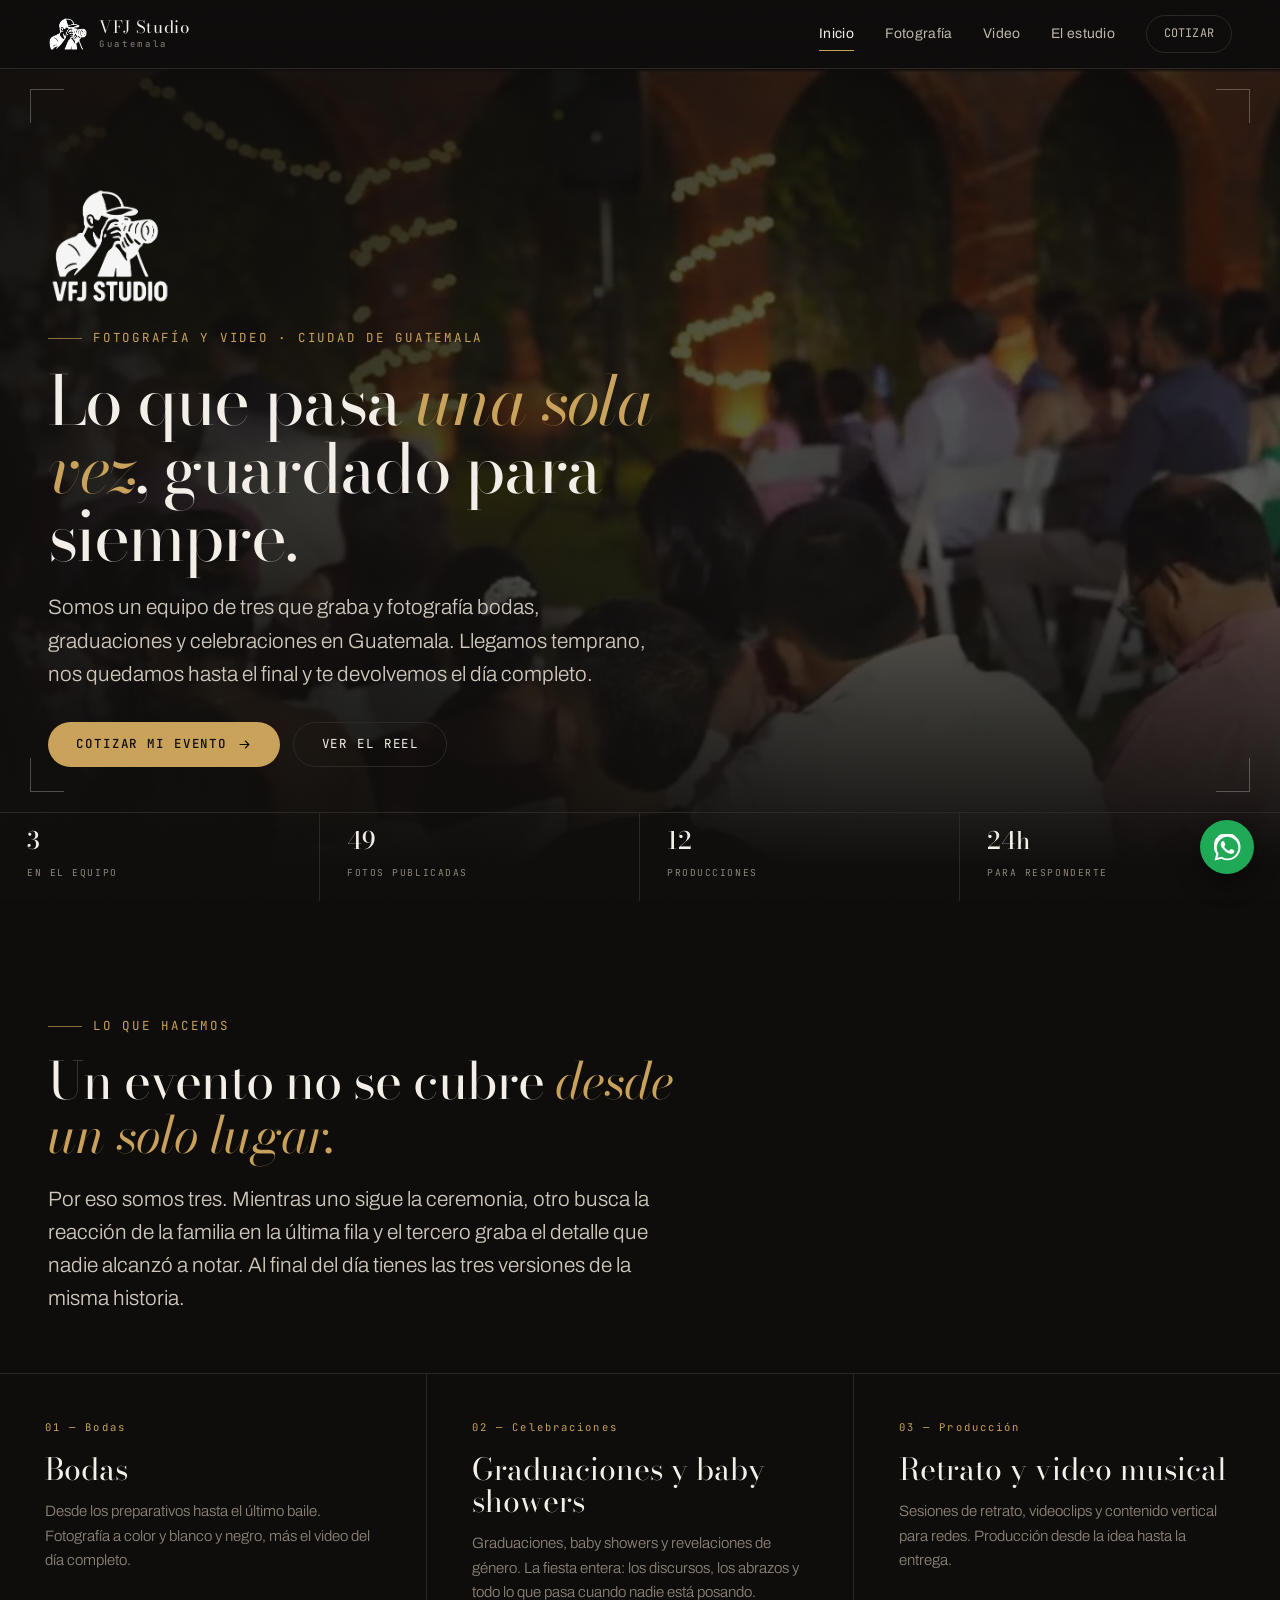
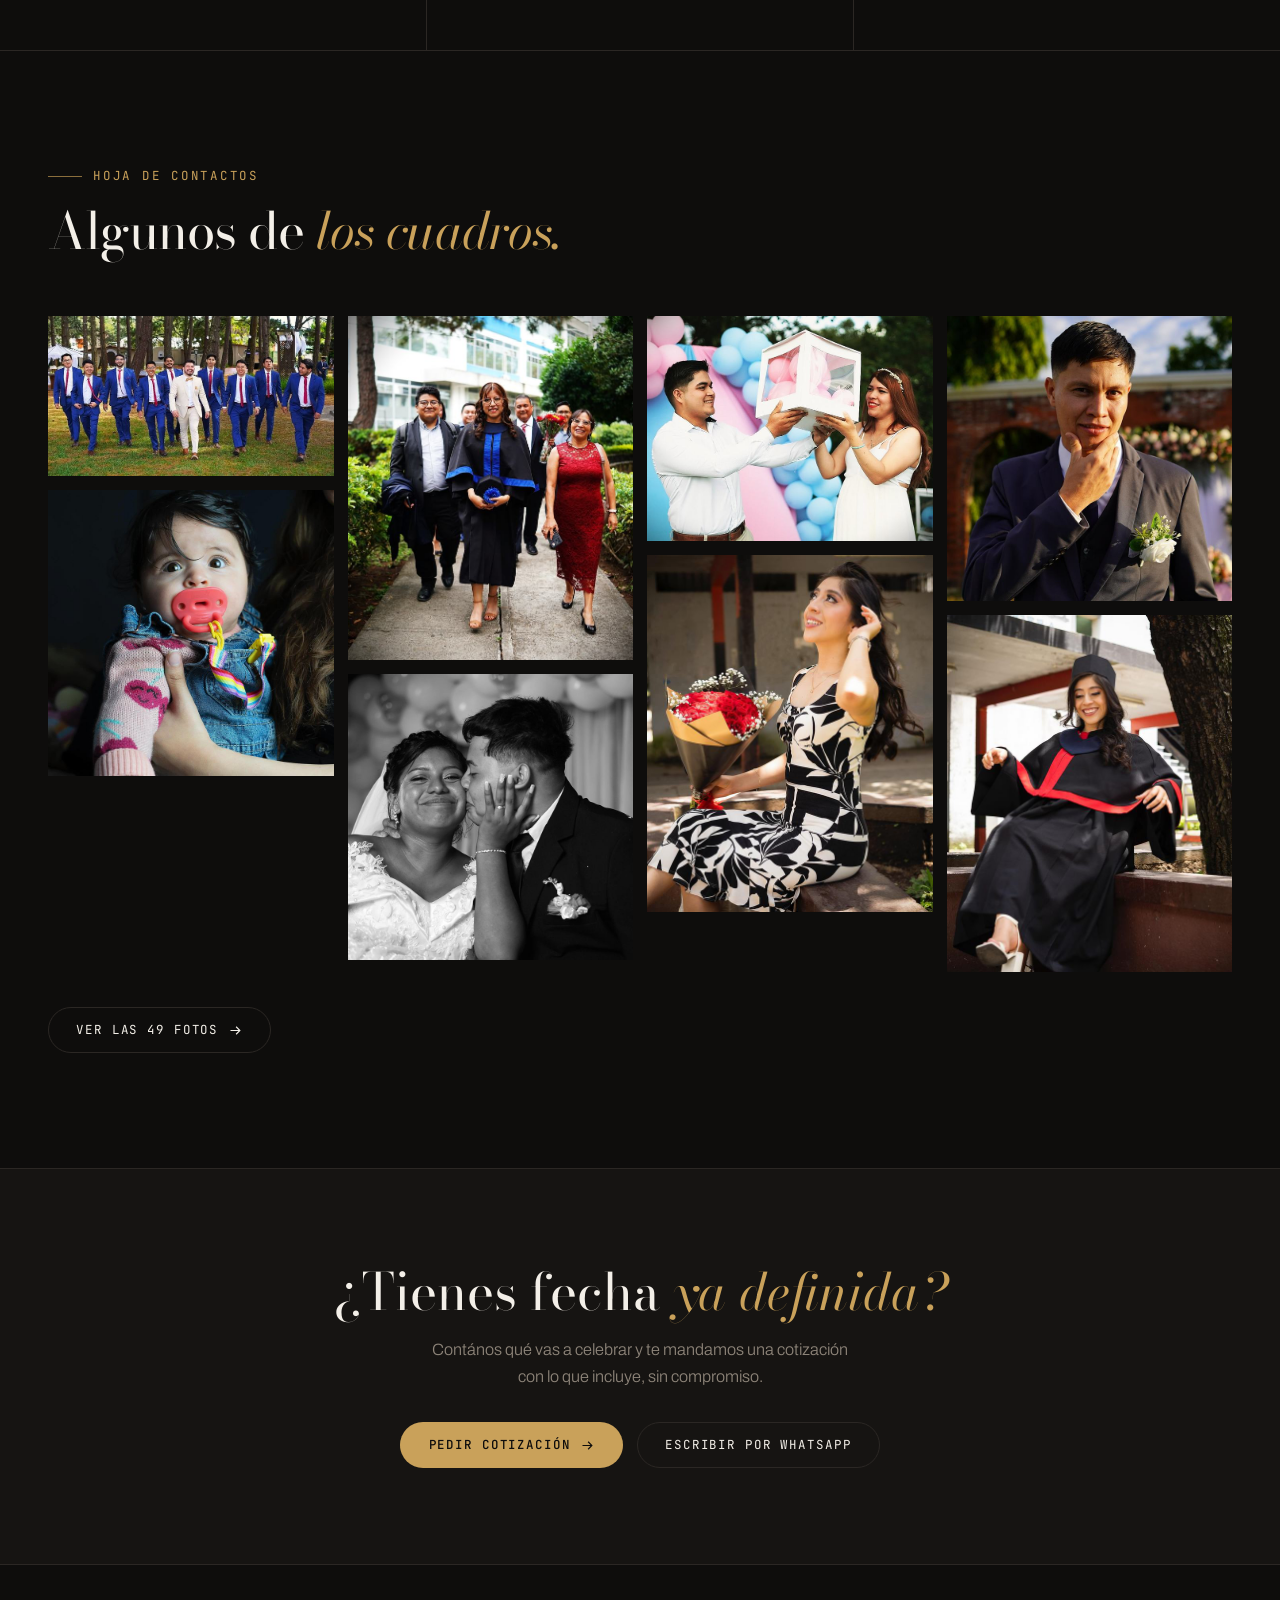
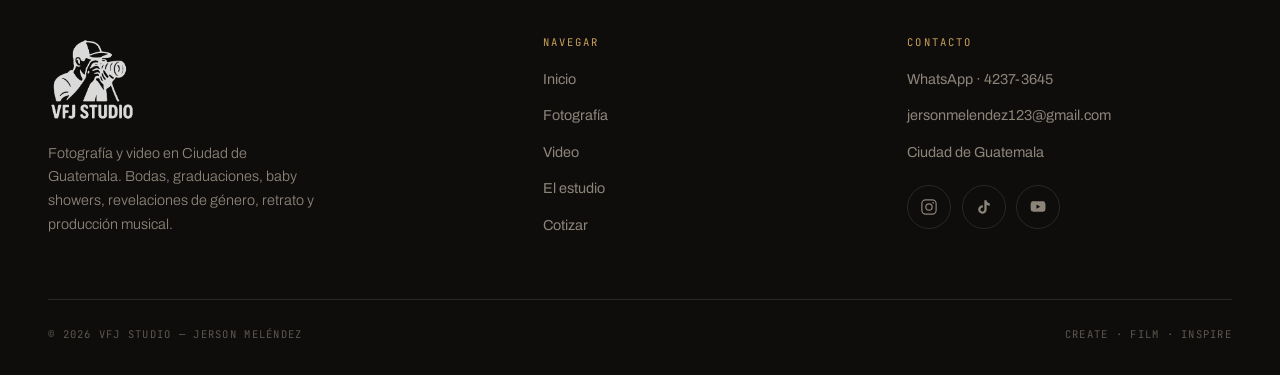
==== index.html @ 35ba0fc2 "Primer commit: sitio VFJ Studio" ====
<!DOCTYPE html>
<html lang="es">
<head>
<meta charset="UTF-8">
<meta name="viewport" content="width=device-width, initial-scale=1">
<title>VFJ Studio — Fotografía y video en Guatemala</title>
<meta name="description" content="Estudio de fotografía y video en Ciudad de Guatemala. Bodas, graduaciones, baby showers, revelaciones de género y producción musical. Cotiza tu evento.">
<meta name="author" content="VFJ Studio">
<meta property="og:title" content="VFJ Studio — Fotografía y video en Guatemala">
<meta property="og:description" content="Estudio de fotografía y video en Ciudad de Guatemala. Bodas, graduaciones, baby showers, revelaciones de género y producción musical. Cotiza tu evento.">
<meta property="og:type" content="website">
<meta property="og:image" content="images/logo-lockup.png">
<meta property="og:locale" content="es_GT">
<meta name="theme-color" content="#0E0D0C">
<link rel="icon" href="favicon.png" type="image/png">
<link rel="preconnect" href="https://fonts.googleapis.com">
<link rel="preconnect" href="https://fonts.gstatic.com" crossorigin>
<link rel="stylesheet" href="css/style.css">
</head>
<body>
<a class="skip" href="#main">Saltar al contenido</a>

<header class="nav">
  <div class="container">
    <a href="index.html" class="brand" aria-label="VFJ Studio, inicio">
      <img src="images/logo-mark.png" alt="" aria-hidden="true">
      <span class="brand-txt">VFJ Studio<small>Guatemala</small></span>
    </a>
    <nav class="nav-links" id="navLinks" aria-label="Principal">
        <a href="index.html" class="active">Inicio</a>
        <a href="fotografia.html">Fotografía</a>
        <a href="video.html">Video</a>
        <a href="estudio.html">El estudio</a>
        <a href="contacto.html" class="nav-cta">Cotizar</a>
    </nav>
    <button class="nav-toggle" id="navToggle" aria-label="Abrir menú" aria-expanded="false" aria-controls="navLinks">
      <span></span><span></span><span></span>
    </button>
  </div>
</header>

<main id="main">

  <section class="hero">
    <div class="hero-media">
      <video src="previews/boda.mp4" poster="posters/boda.jpg" autoplay muted loop playsinline
             aria-hidden="true" tabindex="-1"></video>
    </div>
    <div class="hero-inner">
      <div class="hero-frame"><span></span><span></span><span></span><span></span></div>
      <div class="container">
        <img src="images/logo-lockup.png" alt="VFJ Studio" class="hero-logo">
        <p class="eyebrow">Fotografía y video · Ciudad de Guatemala</p>
        <h1>Lo que pasa <em>una sola vez</em>, guardado para siempre.</h1>
        <p class="lead">Somos un equipo de tres que graba y fotografía bodas, graduaciones y celebraciones en Guatemala. Llegamos temprano, nos quedamos hasta el final y te devolvemos el día completo.</p>
        <div class="cta-row">
          <a href="contacto.html" class="btn btn-primary">Cotizar mi evento <svg viewBox="0 0 24 24" fill="none" stroke="currentColor" stroke-width="1.8"><path d="M4 12h15M13 6l6 6-6 6"/></svg></a>
          <a href="video.html" class="btn btn-ghost">Ver el reel</a>
        </div>
      </div>
    </div>
    <div class="hero-strip">
      <div><b>3</b><span>en el equipo</span></div>
      <div><b>49</b><span>fotos publicadas</span></div>
      <div><b>12</b><span>producciones</span></div>
      <div><b>24h</b><span>para responderte</span></div>
    </div>
  </section>

  <section class="section">
    <div class="container">
      <div class="section-head rv">
        <p class="eyebrow">Lo que hacemos</p>
        <h2>Un evento no se cubre <em>desde un solo lugar.</em></h2>
        <p class="lead">Por eso somos tres. Mientras uno sigue la ceremonia, otro busca la reacción de la familia en la última fila y el tercero graba el detalle que nadie alcanzó a notar. Al final del día tienes las tres versiones de la misma historia.</p>
      </div>
    </div>
    <div class="grid-3 rv">
      <div class="cell">
        <span class="cell-num">01 — Bodas</span>
        <h3>Bodas</h3>
        <p>Desde los preparativos hasta el último baile. Fotografía a color y blanco y negro, más el video del día completo.</p>
      </div>
      <div class="cell">
        <span class="cell-num">02 — Celebraciones</span>
        <h3>Graduaciones y baby showers</h3>
        <p>Graduaciones, baby showers y revelaciones de género. La fiesta entera: los discursos, los abrazos y todo lo que pasa cuando nadie está posando.</p>
      </div>
      <div class="cell">
        <span class="cell-num">03 — Producción</span>
        <h3>Retrato y video musical</h3>
        <p>Sesiones de retrato, videoclips y contenido vertical para redes. Producción desde la idea hasta la entrega.</p>
      </div>
    </div>
  </section>

  <section class="section" style="padding-top:0">
    <div class="container">
      <div class="section-head rv">
        <p class="eyebrow">Hoja de contactos</p>
        <h2>Algunos de <em>los cuadros.</em></h2>
      </div>
      <div class="sheet rv" style="columns:4">
        <figure class="frame"><img src="images/thumb/boda-01.jpg" alt="Boda — VFJ Studio" loading="lazy"><figcaption class="frame-tag"><i>FR.001</i> &nbsp;Boda</figcaption></figure>
        <figure class="frame"><img src="images/thumb/retrato-03.jpg" alt="Retrato — VFJ Studio" loading="lazy"><figcaption class="frame-tag"><i>FR.028</i> &nbsp;Retrato</figcaption></figure>
        <figure class="frame"><img src="images/thumb/graduacion-05.jpg" alt="Graduación — VFJ Studio" loading="lazy"><figcaption class="frame-tag"><i>FR.021</i> &nbsp;Graduación</figcaption></figure>
        <figure class="frame"><img src="images/thumb/boda-bn-02.jpg" alt="Boda en blanco y negro — VFJ Studio" loading="lazy"><figcaption class="frame-tag"><i>FR.015</i> &nbsp;Boda B/N</figcaption></figure>
        <figure class="frame"><img src="images/thumb/baby-shower-02.jpg" alt="Baby shower — VFJ Studio" loading="lazy"><figcaption class="frame-tag"><i>FR.031</i> &nbsp;Baby Shower</figcaption></figure>
        <figure class="frame"><img src="images/thumb/retrato-09.jpg" alt="Retrato — VFJ Studio" loading="lazy"><figcaption class="frame-tag"><i>FR.034</i> &nbsp;Retrato</figcaption></figure>
        <figure class="frame"><img src="images/thumb/boda-07.jpg" alt="Boda — VFJ Studio" loading="lazy"><figcaption class="frame-tag"><i>FR.007</i> &nbsp;Boda</figcaption></figure>
        <figure class="frame"><img src="images/thumb/graduacion-11.jpg" alt="Graduación — VFJ Studio" loading="lazy"><figcaption class="frame-tag"><i>FR.027</i> &nbsp;Graduación</figcaption></figure>
      </div>
      <div class="cta-row rv" style="margin-top:2.2rem">
        <a href="fotografia.html" class="btn btn-ghost">Ver las 49 fotos <svg viewBox="0 0 24 24" fill="none" stroke="currentColor" stroke-width="1.8"><path d="M4 12h15M13 6l6 6-6 6"/></svg></a>
      </div>
    </div>
  </section>

  <section class="band">
    <div class="container">
      <h2>¿Tienes fecha <em>ya definida?</em></h2>
      <p>Contános qué vas a celebrar y te mandamos una cotización con lo que incluye, sin compromiso.</p>
      <div class="cta-row">
        <a href="contacto.html" class="btn btn-primary">Pedir cotización <svg viewBox="0 0 24 24" fill="none" stroke="currentColor" stroke-width="1.8"><path d="M4 12h15M13 6l6 6-6 6"/></svg></a>
        <a href="https://wa.me/50242373645" target="_blank" rel="noopener" class="btn btn-ghost">Escribir por WhatsApp</a>
      </div>
    </div>
  </section>
</main>

<footer class="footer">
  <div class="container">
    <div class="footer-top">
      <div>
        <img src="images/logo-lockup.png" alt="VFJ Studio" class="f-logo">
        <p>Fotografía y video en Ciudad de Guatemala. Bodas, graduaciones, baby showers, revelaciones de género, retrato y producción musical.</p>
      </div>
      <div>
        <h4>Navegar</h4>
        <ul>
          <li><a href="index.html">Inicio</a></li>
          <li><a href="fotografia.html">Fotografía</a></li>
          <li><a href="video.html">Video</a></li>
          <li><a href="estudio.html">El estudio</a></li>
          <li><a href="contacto.html">Cotizar</a></li>
        </ul>
      </div>
      <div>
        <h4>Contacto</h4>
        <ul>
          <li><a href="https://wa.me/50242373645" target="_blank" rel="noopener">WhatsApp · 4237-3645</a></li>
          <li><a href="mailto:jersonmelendez123@gmail.com">jersonmelendez123@gmail.com</a></li>
          <li><span style="color:var(--muted);font-size:.9rem">Ciudad de Guatemala</span></li>
        </ul>
        <div class="socials" style="margin-top:1.2rem">
          <a class="social" href="https://www.instagram.com/vfj_studios_jjerson_s/" target="_blank" rel="noopener" aria-label="Instagram del estudio"><svg viewBox="0 0 24 24" fill="none" stroke="currentColor" stroke-width="1.6"><rect x="2.5" y="2.5" width="19" height="19" rx="5.2"/><circle cx="12" cy="12" r="4.2"/><circle cx="17.6" cy="6.4" r="1.1" fill="currentColor" stroke="none"/></svg></a>
          <a class="social" href="https://www.tiktok.com/@jjerson_s" target="_blank" rel="noopener" aria-label="TikTok"><svg viewBox="0 0 24 24" fill="currentColor"><path d="M16.6 5.82A4.28 4.28 0 0 1 15.54 3h-3.09v12.4a2.59 2.59 0 1 1-1.86-2.48v-3.1a5.64 5.64 0 1 0 4.95 5.6V9.01a7.35 7.35 0 0 0 4.29 1.37V7.3a4.29 4.29 0 0 1-3.23-1.48z"/></svg></a>
          <a class="social" href="https://www.youtube.com/@JJersonSalvador" target="_blank" rel="noopener" aria-label="YouTube"><svg viewBox="0 0 24 24" fill="currentColor"><path d="M21.6 7.2s-.2-1.4-.8-2c-.75-.8-1.6-.8-2-.85C16 4.2 12 4.2 12 4.2h-.02s-4 0-6.8.2c-.4.05-1.25.05-2 .85-.6.6-.8 2-.8 2S2.2 8.8 2.2 10.5v1.6c0 1.65.2 3.3.2 3.3s.2 1.4.8 2c.75.8 1.75.77 2.2.86 1.6.15 6.8.2 6.8.2s4 0 6.8-.21c.4-.05 1.25-.05 2-.85.6-.6.8-2 .8-2s.2-1.65.2-3.3v-1.6c0-1.65-.2-3.3-.2-3.3zM9.95 14.4V8.65l5.15 2.89-5.15 2.86z"/></svg></a>
        </div>
      </div>
    </div>
    <div class="footer-bot">
      <span>© <span id="year">2026</span> VFJ Studio — Jerson Meléndez</span>
      <span>Create · Film · Inspire</span>
    </div>
  </div>
</footer>

<a class="wa" href="https://wa.me/50242373645" target="_blank" rel="noopener" aria-label="Escribir por WhatsApp"><svg viewBox="0 0 24 24" fill="currentColor"><path d="M17.5 14.4c-.3-.15-1.77-.87-2.04-.97-.27-.1-.47-.15-.67.15-.2.3-.77.97-.94 1.17-.17.2-.35.22-.65.07-.3-.15-1.26-.46-2.4-1.48-.89-.79-1.49-1.77-1.66-2.07-.17-.3-.02-.46.13-.61.14-.14.3-.35.45-.53.15-.18.2-.3.3-.5.1-.2.05-.38-.02-.53-.08-.15-.67-1.61-.92-2.2-.24-.58-.49-.5-.67-.51h-.57c-.2 0-.52.07-.8.37-.27.3-1.04 1.02-1.04 2.48s1.07 2.88 1.22 3.08c.15.2 2.1 3.2 5.08 4.49.71.3 1.26.49 1.7.63.71.22 1.36.19 1.87.12.57-.09 1.77-.72 2.02-1.42.25-.7.25-1.3.17-1.42-.07-.13-.27-.2-.57-.35zM12.05 21.7h-.02a9.6 9.6 0 0 1-4.9-1.34l-.35-.21-3.64.96.97-3.55-.23-.36a9.6 9.6 0 0 1 14.9-11.9 9.55 9.55 0 0 1 2.81 6.79 9.62 9.62 0 0 1-9.54 9.61zM20.5 3.5A11.5 11.5 0 0 0 2.1 17.6L.5 23.5l6.04-1.58a11.5 11.5 0 0 0 5.5 1.4h.01c6.35 0 11.51-5.16 11.51-11.5A11.44 11.44 0 0 0 20.5 3.5z"/></svg></a>

<script src="js/main.js" defer></script>
</body>
</html>
---- css/style.css ----
/* ==========================================================================
   VFJ STUDIO — Sistema de diseño
   Concepto: hoja de contactos (proof sheet). Cada trabajo es un cuadro
   con su referencia, como en la mesa de revelado.
   ========================================================================== */

@import url('https://fonts.googleapis.com/css2?family=Bodoni+Moda:ital,opsz,wght@0,6..96,400..900;1,6..96,400..900&family=Archivo:wght@300;400;500;600;700&family=JetBrains+Mono:wght@300;400;500&display=swap');

:root{
  /* Paleta — negro cálido de cuarto oscuro + latón de hora dorada */
  --ink:      #0E0D0C;
  --ink-2:    #161412;
  --ink-3:    #1E1B18;
  --ash:      #2B2724;
  --bone:     #F3EFE8;
  --muted:    #8D8479;
  --brass:    #C9A15A;
  --brass-dim:#8A6E3C;

  /* Tipografía */
  --display: 'Bodoni Moda', Georgia, serif;
  --body:    'Archivo', system-ui, -apple-system, sans-serif;
  --mono:    'JetBrains Mono', ui-monospace, monospace;

  /* Escala */
  --step--1: clamp(.72rem, .70rem + .1vw, .78rem);
  --step-0:  clamp(.94rem, .90rem + .2vw, 1.02rem);
  --step-1:  clamp(1.12rem, 1.05rem + .35vw, 1.30rem);
  --step-2:  clamp(1.45rem, 1.30rem + .75vw, 2.00rem);
  --step-3:  clamp(2.00rem, 1.60rem + 2.0vw, 3.40rem);
  --step-4:  clamp(2.60rem, 1.80rem + 4.0vw, 5.60rem);

  /* Espaciado y layout */
  --gutter: clamp(1.15rem, 4vw, 3rem);
  --maxw: 1340px;
  --sect: clamp(4.5rem, 9vw, 8.5rem);
  --ease: cubic-bezier(.22,.61,.36,1);
}

/* ---------- Base ---------- */
*,*::before,*::after{ box-sizing:border-box; }
html{ -webkit-text-size-adjust:100%; scroll-behavior:smooth; }
body{
  margin:0;
  background:var(--ink);
  color:var(--bone);
  font-family:var(--body);
  font-size:var(--step-0);
  font-weight:400;
  line-height:1.65;
  -webkit-font-smoothing:antialiased;
  overflow-x:hidden;
}
img,video{ display:block; max-width:100%; }
a{ color:inherit; text-decoration:none; }
button{ font:inherit; color:inherit; }
h1,h2,h3,h4{ margin:0; font-weight:400; line-height:1.05; }

/* Grano sutil de película sobre todo el sitio */
body::after{
  content:""; position:fixed; inset:0; z-index:9999; pointer-events:none;
  opacity:.035; mix-blend-mode:overlay;
  background-image:url("data:image/svg+xml,%3Csvg xmlns='http://www.w3.org/2000/svg' width='140' height='140'%3E%3Cfilter id='n'%3E%3CfeTurbulence type='fractalNoise' baseFrequency='.85' numOctaves='3'/%3E%3C/filter%3E%3Crect width='140' height='140' filter='url(%23n)'/%3E%3C/svg%3E");
}

:focus-visible{ outline:2px solid var(--brass); outline-offset:3px; border-radius:2px; }

.container{ width:100%; max-width:var(--maxw); margin-inline:auto; padding-inline:var(--gutter); }
.skip{ position:absolute; left:-9999px; }
.skip:focus{ left:1rem; top:1rem; z-index:1000; background:var(--brass); color:var(--ink); padding:.6rem 1rem; }

/* ---------- Elementos tipográficos ---------- */
.eyebrow{
  font-family:var(--mono); font-size:var(--step--1); font-weight:400;
  letter-spacing:.22em; text-transform:uppercase; color:var(--brass);
  margin:0 0 1.1rem; display:flex; align-items:center; gap:.7rem;
}
.eyebrow::before{
  content:""; width:clamp(18px,4vw,34px); height:1px;
  background:var(--brass-dim); flex:none;
}
.display{ font-family:var(--display); font-size:var(--step-3); letter-spacing:-.015em; }
.display em{ font-style:italic; color:var(--brass); }
.lead{ font-size:var(--step-1); color:#CFC7BC; max-width:56ch; font-weight:300; line-height:1.6; }
.meta{ font-family:var(--mono); font-size:var(--step--1); letter-spacing:.13em; text-transform:uppercase; color:var(--muted); }

/* ---------- Navegación ---------- */
.nav{
  position:sticky; top:0; z-index:200;
  background:rgba(14,13,12,.92); backdrop-filter:blur(16px) saturate(.8);
  border-bottom:1px solid var(--ash);
  transition:background .3s var(--ease);
}
.nav > .container{ display:flex; align-items:center; justify-content:space-between; gap:1rem; height:68px; }
.brand{ display:flex; align-items:center; gap:.7rem; }
.brand img{ height:34px; width:auto; }
.brand-txt{ font-family:var(--display); font-size:1.06rem; letter-spacing:.04em; line-height:1; }
.brand-txt small{ display:block; font-family:var(--mono); font-size:.56rem; letter-spacing:.3em; color:var(--muted); margin-top:.28rem; }

.nav-links{ display:flex; align-items:center; gap:clamp(1rem,2.4vw,2.1rem); }
.nav-links a{
  font-size:.87rem; letter-spacing:.02em; color:#BEB5A9; position:relative;
  padding:.35rem 0; transition:color .25s var(--ease);
}
.nav-links a::after{
  content:""; position:absolute; left:0; bottom:0; height:1px; width:0;
  background:var(--brass); transition:width .3s var(--ease);
}
.nav-links a:hover{ color:var(--bone); }
.nav-links a:hover::after, .nav-links a.active::after{ width:100%; }
.nav-links a.active{ color:var(--bone); }
.nav-cta{
  border:1px solid var(--ash); padding:.5rem 1.05rem !important; border-radius:999px;
  font-family:var(--mono); font-size:.74rem !important; letter-spacing:.14em; text-transform:uppercase;
  transition:border-color .25s var(--ease), background .25s var(--ease), color .25s var(--ease);
}
.nav-cta::after{ display:none; }
.nav-cta:hover{ background:var(--brass); border-color:var(--brass); color:var(--ink) !important; }

.nav-toggle{
  display:none; background:none; border:1px solid var(--ash); border-radius:4px;
  width:42px; height:38px; cursor:pointer; position:relative;
}
.nav-toggle span{
  position:absolute; left:11px; width:20px; height:1.5px; background:var(--bone);
  transition:transform .3s var(--ease), opacity .2s var(--ease);
}
.nav-toggle span:nth-child(1){ top:13px; }
.nav-toggle span:nth-child(2){ top:18.5px; }
.nav-toggle span:nth-child(3){ top:24px; }
.nav-toggle[aria-expanded="true"] span:nth-child(1){ transform:translateY(5.5px) rotate(45deg); }
.nav-toggle[aria-expanded="true"] span:nth-child(2){ opacity:0; }
.nav-toggle[aria-expanded="true"] span:nth-child(3){ transform:translateY(-5.5px) rotate(-45deg); }

/* ---------- Botones ---------- */
.btn{
  display:inline-flex; align-items:center; gap:.6rem;
  font-family:var(--mono); font-size:.78rem; letter-spacing:.15em; text-transform:uppercase;
  padding:.9rem 1.7rem; border-radius:999px; border:1px solid transparent;
  background:transparent; color:var(--bone);
  cursor:pointer; transition:all .3s var(--ease); white-space:nowrap;
  text-align:center; line-height:1;
}
.btn-primary{ background:var(--brass); color:var(--ink); font-weight:500; }
.btn-primary:hover{ background:var(--bone); transform:translateY(-2px); }
.btn-ghost{ border-color:var(--ash); color:var(--bone); background:transparent; }
.btn-ghost:hover{ border-color:var(--brass); color:var(--brass); transform:translateY(-2px); }
.btn svg{ width:15px; height:15px; flex:none; }
.cta-row{ display:flex; flex-wrap:wrap; gap:.85rem; }

/* ---------- Portada ---------- */
.hero{
  position:relative; overflow:hidden;
  min-height:min(calc(100svh - 68px), 880px);
  display:flex; flex-direction:column; justify-content:flex-end;
}
.hero-media{ position:absolute; inset:0; z-index:0; }
.hero-media video, .hero-media img{ width:100%; height:100%; object-fit:cover; }
.hero-media::after{
  content:""; position:absolute; inset:0;
  background:
    linear-gradient(to top, var(--ink) 4%, rgba(14,13,12,.55) 45%, rgba(14,13,12,.72) 100%),
    linear-gradient(to right, rgba(14,13,12,.85) 0%, rgba(14,13,12,.15) 65%);
}
.hero-inner{
  position:relative; z-index:2; width:100%; flex:1;
  display:flex; align-items:flex-end;
  padding-block:clamp(2.4rem,7vh,4.5rem) clamp(2rem,5vh,3.4rem);
}
.hero-logo{ width:clamp(84px,10vw,124px); margin-bottom:clamp(1.1rem,2.4vh,1.8rem); opacity:.96; }
.hero h1{
  font-family:var(--display); font-size:clamp(2.4rem, 1.7rem + 3.2vw, 4.7rem); line-height:1;
  letter-spacing:-.025em; max-width:15ch; margin-bottom:1.2rem;
}
.hero h1 em{ font-style:italic; color:var(--brass); }
.hero .lead{ margin-bottom:1.9rem; max-width:50ch; }

/* Marcas de encuadre en la portada */
.hero-frame{ position:absolute; inset:clamp(10px,1.6vw,22px) clamp(14px,2.4vw,30px); z-index:1; pointer-events:none; }
.hero-frame span{ position:absolute; width:clamp(20px,3vw,34px); height:clamp(20px,3vw,34px); border:1px solid rgba(243,239,232,.28); }
.hero-frame span:nth-child(1){ top:0; left:0; border-right:0; border-bottom:0; }
.hero-frame span:nth-child(2){ top:0; right:0; border-left:0; border-bottom:0; }
.hero-frame span:nth-child(3){ bottom:0; left:0; border-right:0; border-top:0; }
.hero-frame span:nth-child(4){ bottom:0; right:0; border-left:0; border-top:0; }

.hero-strip{
  position:relative; z-index:2; border-top:1px solid var(--ash);
  display:grid; grid-template-columns:repeat(4,1fr);
}
.hero-strip div{ padding:1rem clamp(1rem,2.2vw,1.7rem); border-right:1px solid var(--ash); }
.hero-strip div:last-child{ border-right:0; }
.hero-strip b{ display:block; font-family:var(--display); font-size:1.5rem; font-weight:500; line-height:1; margin-bottom:.3rem; }
.hero-strip span{ font-family:var(--mono); font-size:.6rem; white-space:nowrap; letter-spacing:.16em; text-transform:uppercase; color:var(--muted); }

/* ---------- Secciones ---------- */
.section{ padding-block:var(--sect); }
.section-head{ margin-bottom:clamp(2.2rem,5vw,3.6rem); max-width:70ch; }
.section-head h2{ font-family:var(--display); font-size:var(--step-3); letter-spacing:-.02em; margin-bottom:1rem; }
.section-head h2 em{ font-style:italic; color:var(--brass); }
.divider{ height:1px; background:var(--ash); border:0; margin:0; }

/* ---------- Hoja de contactos (galería) ---------- */
.filters{ display:flex; flex-wrap:wrap; gap:.5rem; margin-bottom:2.2rem; }
.filter{
  background:transparent; border:1px solid var(--ash); border-radius:999px;
  padding:.5rem 1.05rem; cursor:pointer;
  font-family:var(--mono); font-size:.72rem; letter-spacing:.13em; text-transform:uppercase;
  color:var(--muted); transition:all .25s var(--ease);
}
.filter:hover{ color:var(--bone); border-color:var(--muted); }
.filter.is-on{ background:var(--brass); border-color:var(--brass); color:var(--ink); font-weight:500; }
.filter b{ font-weight:400; opacity:.6; margin-left:.4rem; }

.sheet{ columns:4; column-gap:14px; }
.frame{
  position:relative; break-inside:avoid; margin:0 0 14px; cursor:pointer;
  background:var(--ink-2); overflow:hidden;
  opacity:0; transform:translateY(18px);
  animation:frame-in .6s var(--ease) forwards;
}
@keyframes frame-in{ to{ opacity:1; transform:none; } }
.frame img{ width:100%; height:auto; transition:transform .7s var(--ease), filter .5s var(--ease); }
.frame::after{
  content:""; position:absolute; inset:0;
  background:linear-gradient(to top, rgba(14,13,12,.85) 0%, transparent 42%);
  opacity:0; transition:opacity .4s var(--ease);
}
.frame:hover img{ transform:scale(1.045); }
.frame:hover::after{ opacity:1; }
.frame-tag{
  position:absolute; left:12px; bottom:11px; z-index:2;
  font-family:var(--mono); font-size:.63rem; letter-spacing:.14em; text-transform:uppercase;
  color:var(--bone); opacity:0; transform:translateY(6px);
  transition:opacity .4s var(--ease), transform .4s var(--ease);
}
.frame-tag i{ font-style:normal; color:var(--brass); }
.frame:hover .frame-tag{ opacity:1; transform:none; }

/* ---------- Visor ampliado ---------- */
.viewer{
  position:fixed; inset:0; z-index:900; display:none;
  background:rgba(8,7,7,.97); backdrop-filter:blur(6px);
  align-items:center; justify-content:center;
}
.viewer.is-open{ display:flex; }
.viewer img{ max-width:92vw; max-height:80vh; object-fit:contain; animation:pop .35s var(--ease); }
@keyframes pop{ from{ opacity:0; transform:scale(.97); } to{ opacity:1; transform:none; } }
.viewer-bar{
  position:absolute; bottom:clamp(1rem,4vh,2.4rem); left:50%; transform:translateX(-50%);
  display:flex; align-items:center; gap:1.3rem;
  font-family:var(--mono); font-size:.7rem; letter-spacing:.14em; text-transform:uppercase; color:var(--muted);
}
.viewer-bar i{ font-style:normal; color:var(--brass); }
.viewer-close, .viewer-nav{
  position:absolute; background:rgba(243,239,232,.07); border:1px solid var(--ash);
  color:var(--bone); width:46px; height:46px; border-radius:50%;
  display:grid; place-items:center; cursor:pointer; font-size:1.15rem;
  transition:all .25s var(--ease);
}
.viewer-close:hover, .viewer-nav:hover{ background:var(--brass); color:var(--ink); border-color:var(--brass); }
.viewer-close{ top:clamp(1rem,3vh,1.8rem); right:clamp(1rem,3vw,1.8rem); }
.viewer-nav{ top:50%; transform:translateY(-50%); }
.viewer-nav.prev{ left:clamp(.6rem,2vw,1.8rem); }
.viewer-nav.next{ right:clamp(.6rem,2vw,1.8rem); }

/* ---------- Reproductores de video ---------- */
.reel{ display:grid; gap:clamp(2.5rem,6vw,5rem); }
.reel-item{ display:grid; gap:clamp(1.2rem,3vw,2.6rem); align-items:center; }
.reel-item.wide{ grid-template-columns:1.55fr 1fr; }
.reel-item.tall{ grid-template-columns:.72fr 1fr; }
.reel-item:nth-child(even) .player{ order:2; }
.reel-item.wide:nth-child(even){ grid-template-columns:1fr 1.55fr; }
.reel-item.tall:nth-child(even){ grid-template-columns:1fr .72fr; }

.player{
  position:relative; overflow:hidden; background:#000;
  border:1px solid var(--ash);
}
.player video{ width:100%; height:auto; display:block; background:#000; }
.player-badge{
  position:absolute; top:12px; left:12px; z-index:3; display:flex; align-items:center; gap:.45rem;
  font-family:var(--mono); font-size:.6rem; letter-spacing:.16em; text-transform:uppercase;
  color:var(--bone); background:rgba(14,13,12,.6); padding:.32rem .6rem; border-radius:3px;
  backdrop-filter:blur(4px);
}
.dot{ width:6px; height:6px; border-radius:50%; background:var(--brass); animation:pulse 2s ease-in-out infinite; }
@keyframes pulse{ 0%,100%{ opacity:1; } 50%{ opacity:.25; } }
.player-ctrl{
  position:absolute; right:12px; bottom:12px; z-index:3;
  display:flex; gap:.5rem;
}
.pbtn{
  width:38px; height:38px; border-radius:50%; border:1px solid rgba(243,239,232,.22);
  background:rgba(14,13,12,.6); backdrop-filter:blur(6px); color:var(--bone);
  display:grid; place-items:center; cursor:pointer; transition:all .25s var(--ease);
}
.pbtn:hover{ background:var(--brass); color:var(--ink); border-color:var(--brass); }
.pbtn svg{ width:15px; height:15px; }

.reel-body h3{ font-family:var(--display); font-size:var(--step-2); letter-spacing:-.015em; margin-bottom:.9rem; }
.reel-body p{ color:#BFB6AB; font-weight:300; margin:0 0 1.3rem; max-width:46ch; }
.reel-ref{
  font-family:var(--mono); font-size:.66rem; letter-spacing:.2em; text-transform:uppercase;
  color:var(--muted); margin-bottom:.9rem; display:flex; align-items:center; gap:.6rem;
}
.reel-ref i{ font-style:normal; color:var(--brass); }
.reel-ref::after{ content:""; flex:1; height:1px; background:var(--ash); }

/* ---------- Servicios ---------- */
.grid-3{ display:grid; grid-template-columns:repeat(3,1fr); gap:1px; background:var(--ash); border-block:1px solid var(--ash); }
.cell{ background:var(--ink); padding:clamp(1.7rem,3.5vw,2.8rem); transition:background .35s var(--ease); }
.cell:hover{ background:var(--ink-2); }
.cell-num{ font-family:var(--mono); font-size:.66rem; letter-spacing:.2em; color:var(--brass); display:block; margin-bottom:1.1rem; }
.cell h3{ font-family:var(--display); font-size:var(--step-2); margin-bottom:.8rem; }
.cell p{ color:var(--muted); font-weight:300; margin:0; font-size:.94rem; }

/* ---------- Equipo ---------- */
.team{ display:grid; grid-template-columns:repeat(3,1fr); gap:clamp(1.2rem,3vw,2.4rem); }
.member{ border-top:1px solid var(--ash); padding-top:1.5rem; }
.member .rol{ font-family:var(--mono); font-size:.64rem; letter-spacing:.2em; text-transform:uppercase; color:var(--brass); margin-bottom:.7rem; }
.member h3{ font-family:var(--display); font-size:var(--step-2); margin-bottom:.6rem; }
.member p{ color:var(--muted); font-weight:300; font-size:.92rem; margin:0; }

.about-split{ display:grid; grid-template-columns:1fr 1fr; gap:clamp(2rem,5vw,4.5rem); align-items:center; }
.about-img{ position:relative; }
.about-img img{ width:100%; filter:grayscale(.35) contrast(1.04); }
.about-img .frame-tag{ opacity:1; transform:none; }

/* ---------- Contacto ---------- */
.contact-grid{ display:grid; grid-template-columns:1fr 1fr; gap:clamp(2.2rem,5vw,5rem); }
.field{ margin-bottom:1.15rem; }
.field label{
  display:block; font-family:var(--mono); font-size:.66rem; letter-spacing:.17em;
  text-transform:uppercase; color:var(--muted); margin-bottom:.5rem;
}
.field input, .field select, .field textarea{
  width:100%; background:var(--ink-2); border:1px solid var(--ash); color:var(--bone);
  padding:.85rem 1rem; font-family:var(--body); font-size:.94rem; border-radius:3px;
  transition:border-color .25s var(--ease), background .25s var(--ease);
}
.field textarea{ min-height:130px; resize:vertical; }
.field input:focus, .field select:focus, .field textarea:focus{
  outline:none; border-color:var(--brass); background:var(--ink-3);
}
.field input::placeholder, .field textarea::placeholder{ color:#5D5750; }
.field select{ appearance:none; cursor:pointer;
  background-image:url("data:image/svg+xml,%3Csvg xmlns='http://www.w3.org/2000/svg' width='12' height='12' viewBox='0 0 12 12'%3E%3Cpath d='M2 4l4 4 4-4' stroke='%238D8479' stroke-width='1.4' fill='none'/%3E%3C/svg%3E");
  background-repeat:no-repeat; background-position:right 1rem center; padding-right:2.4rem; }
.field select option{ background:var(--ink-2); color:var(--bone); }
.hp{ position:absolute; left:-9999px; }

.form-note{ font-size:.8rem; color:var(--muted); margin:1rem 0 0; }
.form-msg{ margin-top:1rem; padding:.9rem 1.1rem; border-radius:3px; font-size:.9rem; display:none; }
.form-msg.ok{ display:block; background:rgba(201,161,90,.12); border:1px solid var(--brass-dim); color:var(--brass); }
.form-msg.err{ display:block; background:rgba(190,70,60,.12); border:1px solid #7A3A34; color:#D89A93; }

.contact-line{ display:flex; align-items:flex-start; gap:1rem; padding-block:1.2rem; border-bottom:1px solid var(--ash); }
.contact-line:first-of-type{ border-top:1px solid var(--ash); }
.contact-line svg{ width:17px; height:17px; color:var(--brass); flex:none; margin-top:.28rem; }
.contact-line .k{ font-family:var(--mono); font-size:.62rem; letter-spacing:.18em; text-transform:uppercase; color:var(--muted); display:block; margin-bottom:.2rem; }
.contact-line .v{ font-size:1rem; }
.contact-line a.v:hover{ color:var(--brass); }

/* ---------- Redes sociales ---------- */
.socials{ display:flex; gap:.65rem; flex-wrap:wrap; }
.social{
  width:44px; height:44px; border:1px solid var(--ash); border-radius:50%;
  display:grid; place-items:center; color:var(--muted); transition:all .28s var(--ease);
}
.social:hover{ border-color:var(--brass); color:var(--brass); transform:translateY(-3px); }
.social svg{ width:18px; height:18px; }

/* ---------- Llamado final ---------- */
.band{ background:var(--ink-2); border-block:1px solid var(--ash); text-align:center; padding-block:clamp(3.5rem,8vw,6rem); }
.band h2{ font-family:var(--display); font-size:var(--step-3); margin-bottom:1.1rem; }
.band h2 em{ font-style:italic; color:var(--brass); }
.band p{ color:var(--muted); max-width:48ch; margin:0 auto 2rem; font-weight:300; }
.band .cta-row{ justify-content:center; }

/* ---------- Pie ---------- */
.footer{ padding-block:clamp(3rem,6vw,4.5rem) 2rem; }
.footer-top{ display:grid; grid-template-columns:1.4fr 1fr 1fr; gap:2.5rem; margin-bottom:3rem; }
.footer img.f-logo{ width:88px; margin-bottom:1.2rem; opacity:.85; }
.footer p{ color:var(--muted); font-size:.9rem; font-weight:300; max-width:34ch; }
.footer h4{ font-family:var(--mono); font-size:.66rem; letter-spacing:.2em; text-transform:uppercase; color:var(--brass); margin-bottom:1.1rem; }
.footer ul{ list-style:none; margin:0; padding:0; display:grid; gap:.6rem; }
.footer ul a{ color:var(--muted); font-size:.9rem; transition:color .25s var(--ease); }
.footer ul a:hover{ color:var(--bone); }
.footer-bot{
  border-top:1px solid var(--ash); padding-top:1.6rem;
  display:flex; justify-content:space-between; align-items:center; gap:1rem; flex-wrap:wrap;
  font-family:var(--mono); font-size:.66rem; letter-spacing:.12em; text-transform:uppercase; color:#5D5750;
}

/* ---------- WhatsApp flotante ---------- */
.wa{
  position:fixed; right:clamp(14px,3vw,26px); bottom:clamp(14px,3vw,26px); z-index:300;
  width:54px; height:54px; border-radius:50%; background:#1FA855; color:#fff;
  display:grid; place-items:center; box-shadow:0 8px 26px rgba(0,0,0,.45);
  transition:transform .28s var(--ease);
}
.wa:hover{ transform:scale(1.08); }
.wa svg{ width:27px; height:27px; }

/* ---------- Aparición al hacer scroll ---------- */
.rv{ opacity:0; transform:translateY(24px); transition:opacity .8s var(--ease), transform .8s var(--ease); }
.rv.in{ opacity:1; transform:none; }

/* ---------- Adaptación a pantallas ---------- */
@media (max-width:1100px){
  .sheet{ columns:3; }
  .footer-top{ grid-template-columns:1fr 1fr; }
}
@media (max-width:900px){
  .nav-toggle{ display:block; }
  .nav-links{
    position:fixed; inset:68px 0 auto 0; flex-direction:column; align-items:stretch;
    background:var(--ink); border-bottom:1px solid var(--ash);
    padding:1rem var(--gutter) 1.8rem; gap:0;
    transform:translateY(-120%); transition:transform .4s var(--ease); z-index:199;
  }
  .nav-links.open{ transform:none; }
  .nav-links a{ padding:.95rem 0; border-bottom:1px solid var(--ash); font-size:1rem; }
  .nav-links a::after{ display:none; }
  .nav-cta{ margin-top:1.1rem; border-bottom:0 !important; text-align:center; justify-content:center; display:block; }
  .reel-item.wide, .reel-item.tall,
  .reel-item.wide:nth-child(even), .reel-item.tall:nth-child(even){ grid-template-columns:1fr; }
  .reel-item:nth-child(even) .player{ order:0; }
  .reel-item.tall .player{ max-width:420px; }
  .grid-3{ grid-template-columns:1fr; }
  .team{ grid-template-columns:1fr; }
  .about-split{ grid-template-columns:1fr; }
  .contact-grid{ grid-template-columns:1fr; }
  .hero-strip{ grid-template-columns:repeat(2,1fr); }
  .hero-strip div:nth-child(2){ border-right:0; }
  .hero-strip div:nth-child(1),.hero-strip div:nth-child(2){ border-bottom:1px solid var(--ash); }
}
@media (max-width:640px){
  .sheet{ columns:2; column-gap:10px; }
  .frame{ margin-bottom:10px; }
  .footer-top{ grid-template-columns:1fr; gap:2rem; }
  .viewer-nav{ width:40px; height:40px; }
  .hero{ min-height:min(calc(94svh - 68px),720px); }
}

@media (prefers-reduced-motion:reduce){
  *,*::before,*::after{ animation-duration:.01ms !important; transition-duration:.01ms !important; }
  html{ scroll-behavior:auto; }
  .rv{ opacity:1; transform:none; }
  .frame{ opacity:1; transform:none; animation:none; }
}
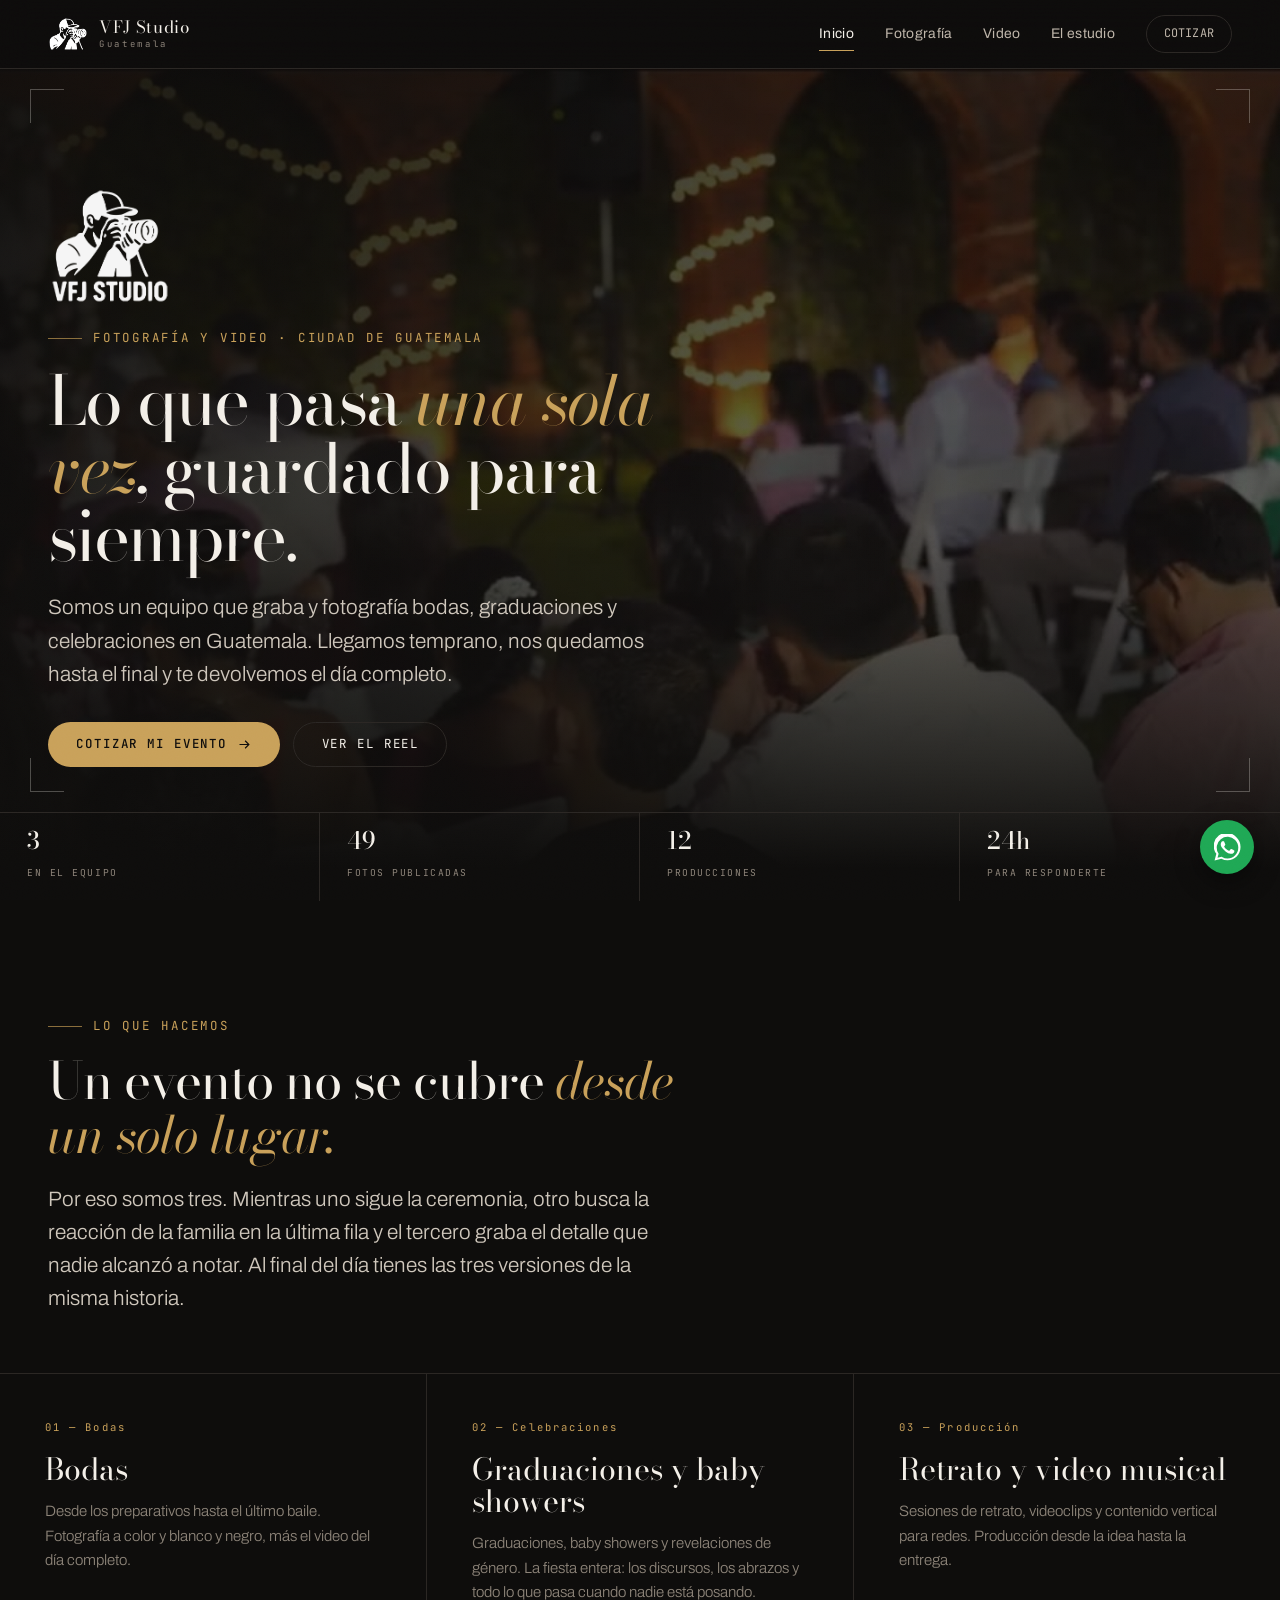
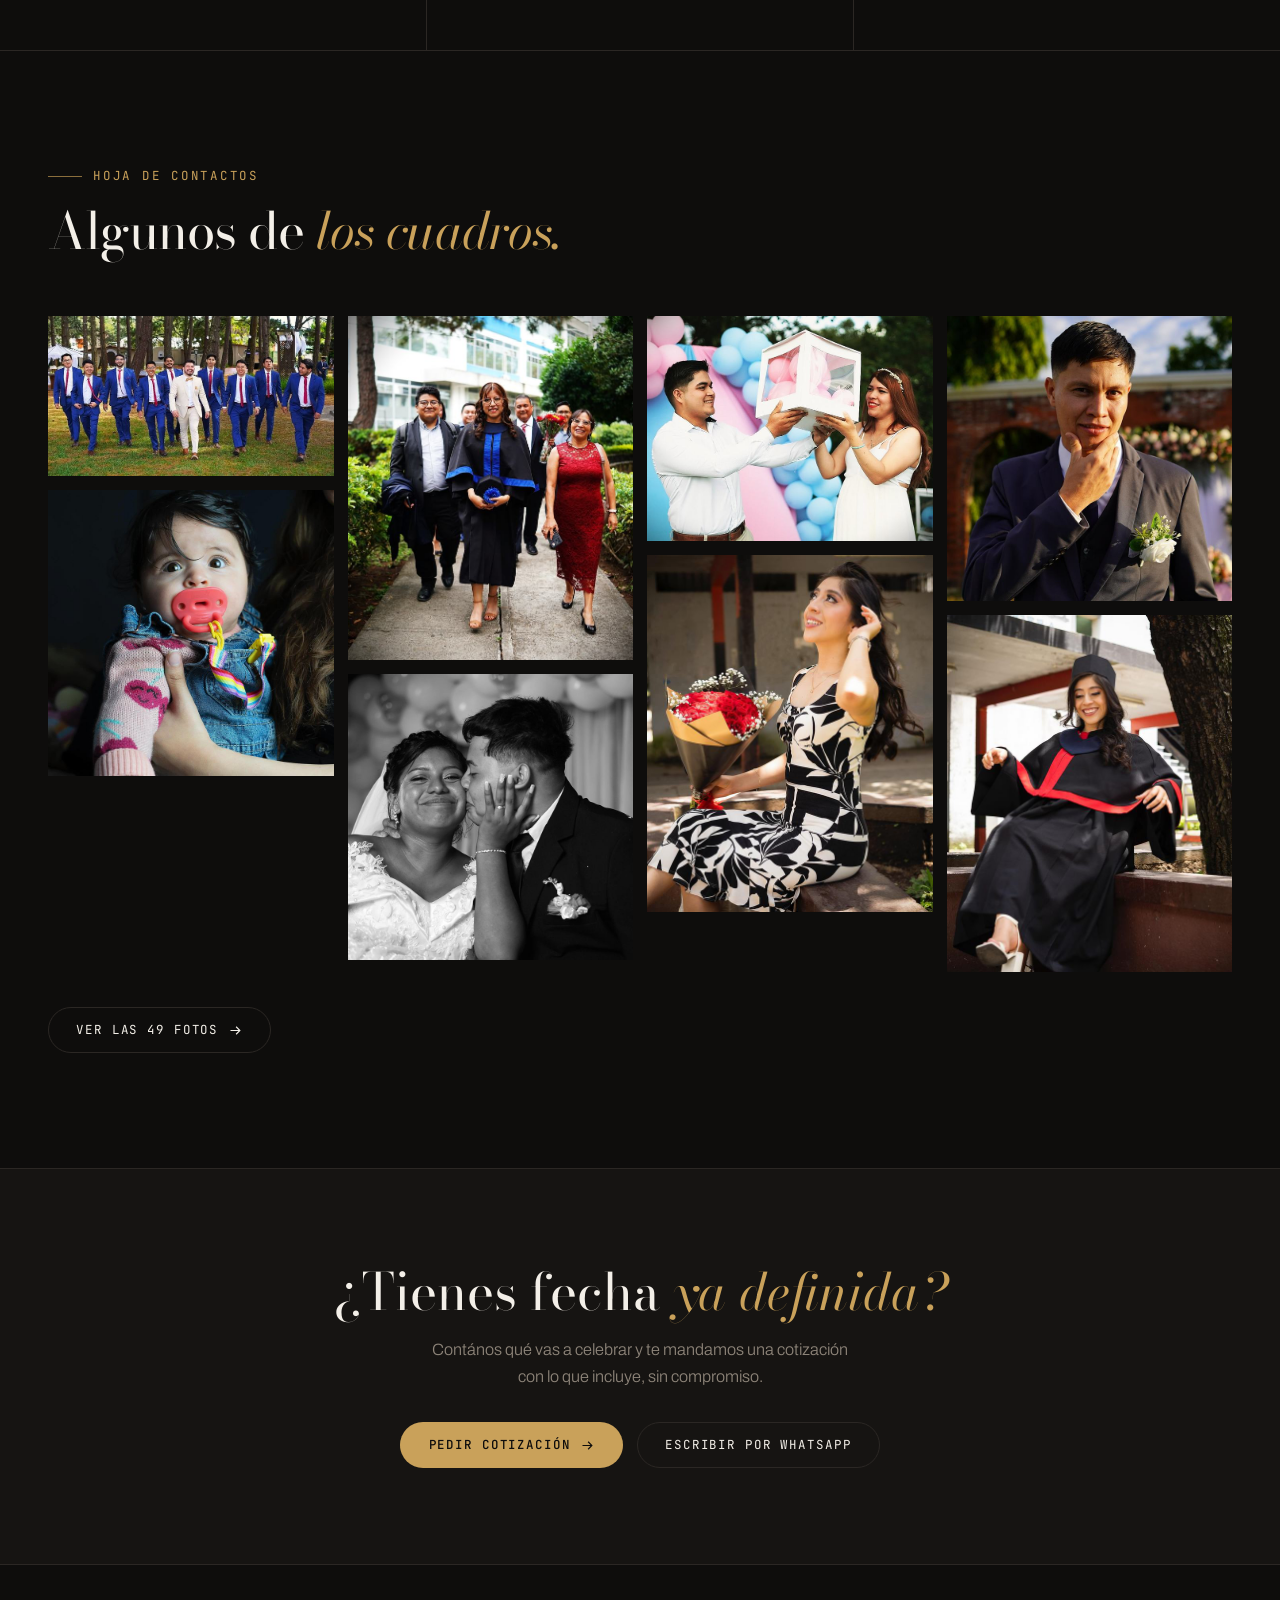
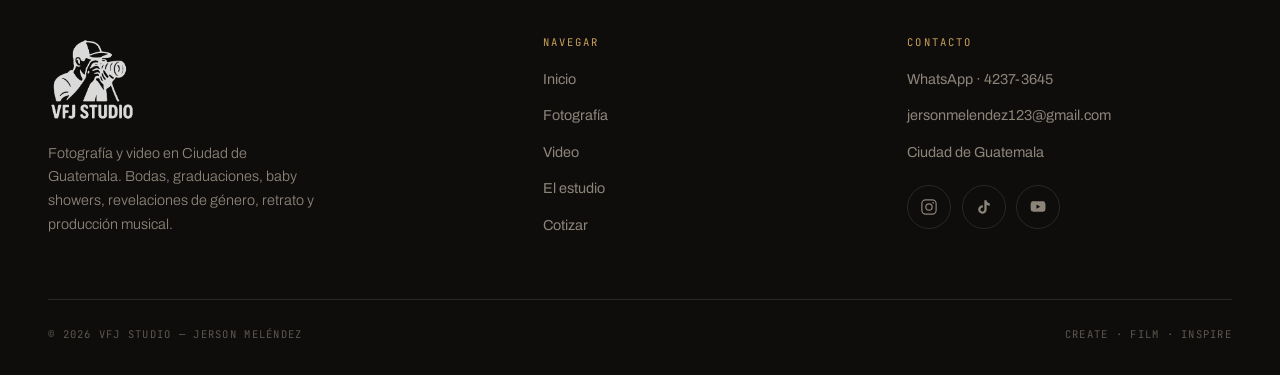
==== commit 50badf8b: "Actualizo video.html: reordeno el reel y amplío descripciones" ====
--- a/index.html
+++ b/index.html
@@ -52,7 +52,7 @@
         <img src="images/logo-lockup.png" alt="VFJ Studio" class="hero-logo">
         <p class="eyebrow">Fotografía y video · Ciudad de Guatemala</p>
         <h1>Lo que pasa <em>una sola vez</em>, guardado para siempre.</h1>
-        <p class="lead">Somos un equipo de tres que graba y fotografía bodas, graduaciones y celebraciones en Guatemala. Llegamos temprano, nos quedamos hasta el final y te devolvemos el día completo.</p>
+        <p class="lead">Somos un equipo que graba y fotografía bodas, graduaciones y celebraciones en Guatemala. Llegamos temprano, nos quedamos hasta el final y te devolvemos el día completo.</p>
         <div class="cta-row">
           <a href="contacto.html" class="btn btn-primary">Cotizar mi evento <svg viewBox="0 0 24 24" fill="none" stroke="currentColor" stroke-width="1.8"><path d="M4 12h15M13 6l6 6-6 6"/></svg></a>
           <a href="video.html" class="btn btn-ghost">Ver el reel</a>
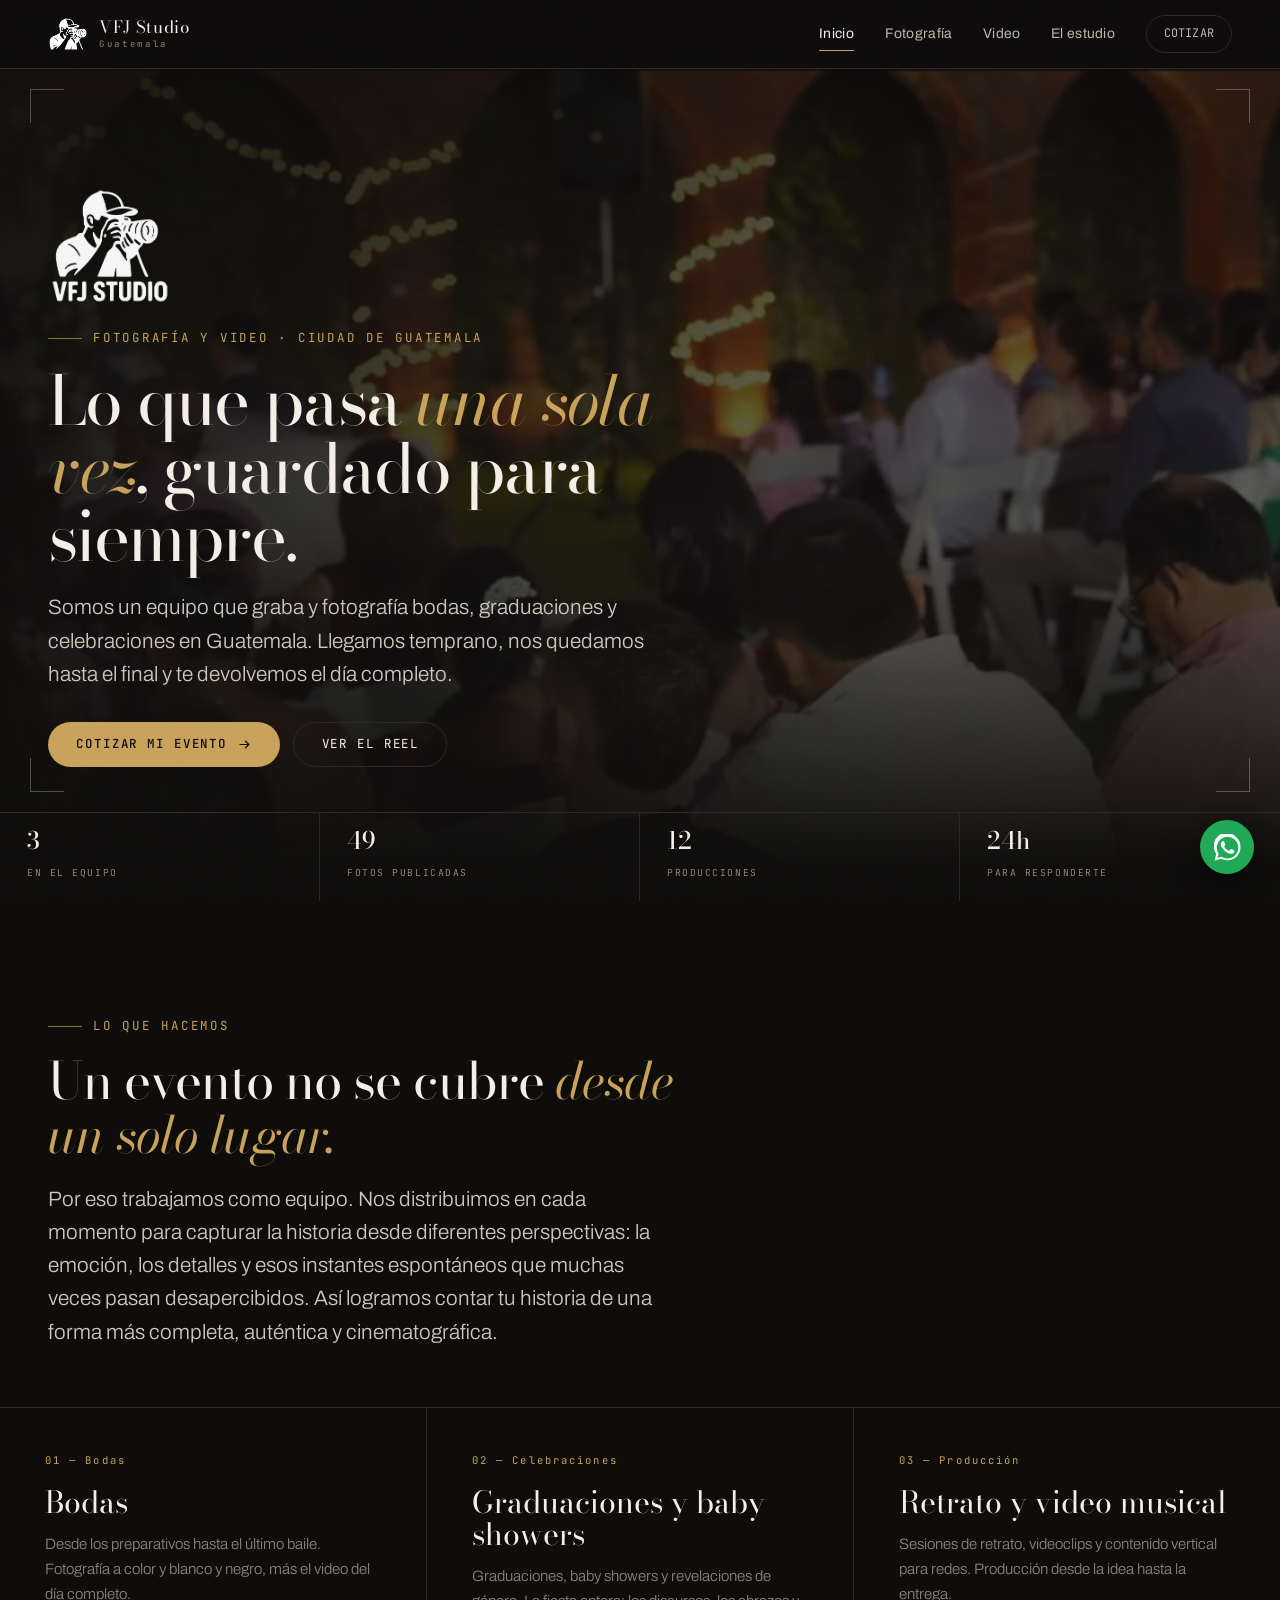
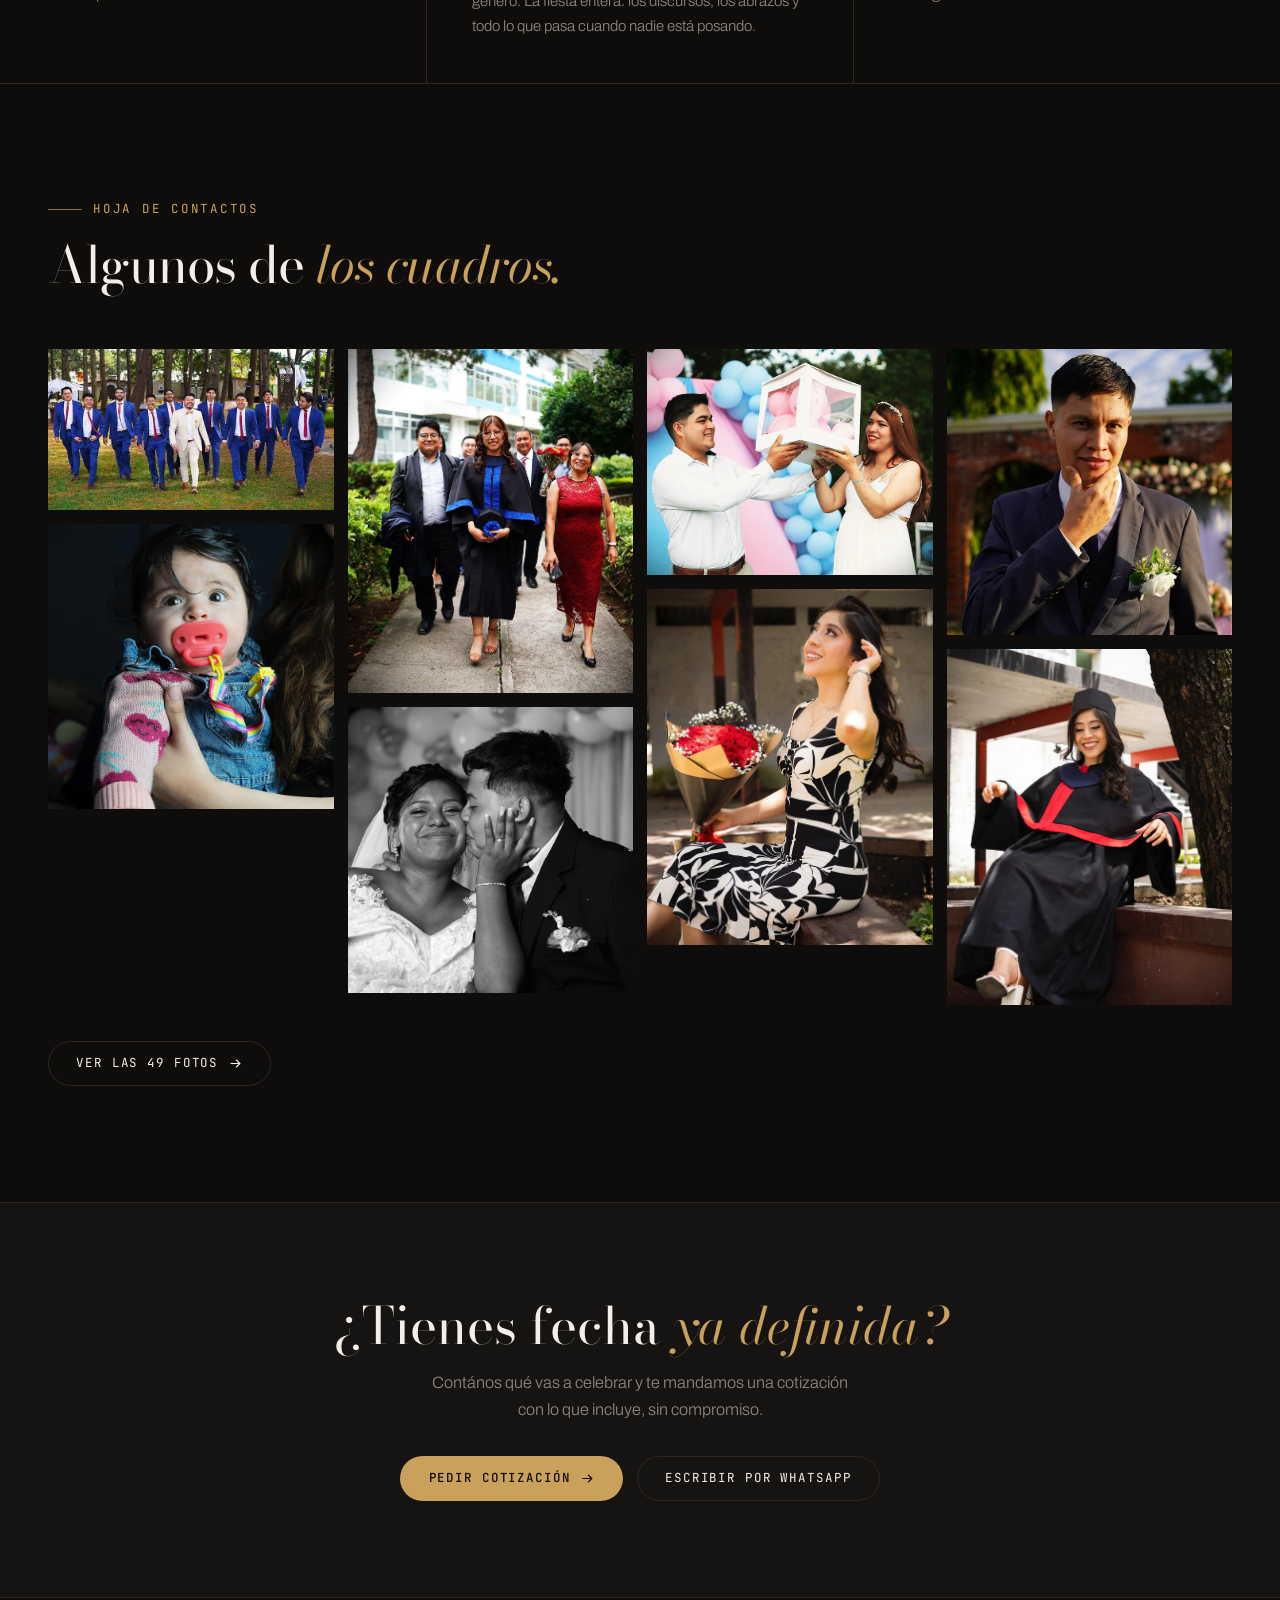
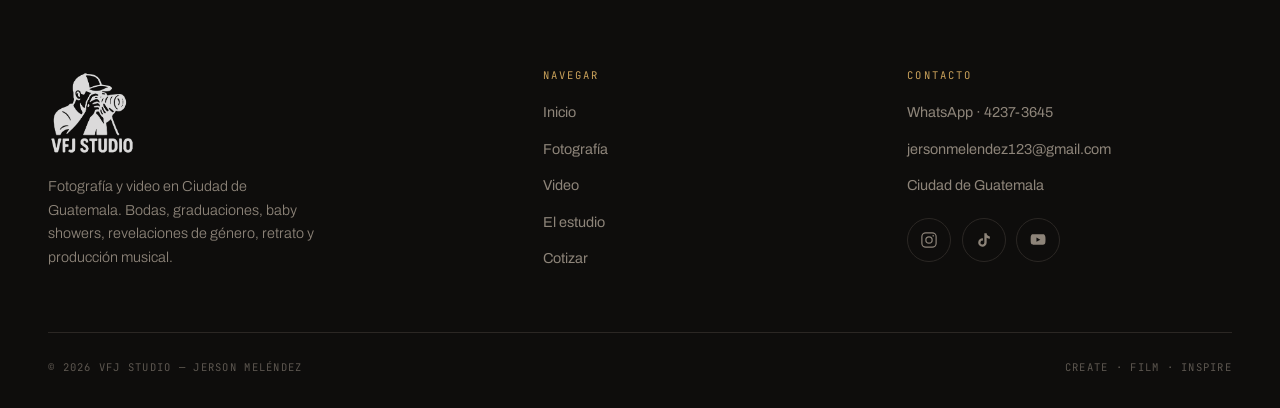
==== commit 0215bd70: "Actualizo video.html: reordeno el reel y amplío descripciones" ====
--- a/index.html
+++ b/index.html
@@ -72,8 +72,7 @@
       <div class="section-head rv">
         <p class="eyebrow">Lo que hacemos</p>
         <h2>Un evento no se cubre <em>desde un solo lugar.</em></h2>
-        <p class="lead">Por eso somos tres. Mientras uno sigue la ceremonia, otro busca la reacción de la familia en la última fila y el tercero graba el detalle que nadie alcanzó a notar. Al final del día tienes las tres versiones de la misma historia.</p>
-      </div>
+<p class="lead">Por eso trabajamos como equipo. Nos distribuimos en cada momento para capturar la historia desde diferentes perspectivas: la emoción, los detalles y esos instantes espontáneos que muchas veces pasan desapercibidos. Así logramos contar tu historia de una forma más completa, auténtica y cinematográfica.</p>      </div>
     </div>
     <div class="grid-3 rv">
       <div class="cell">
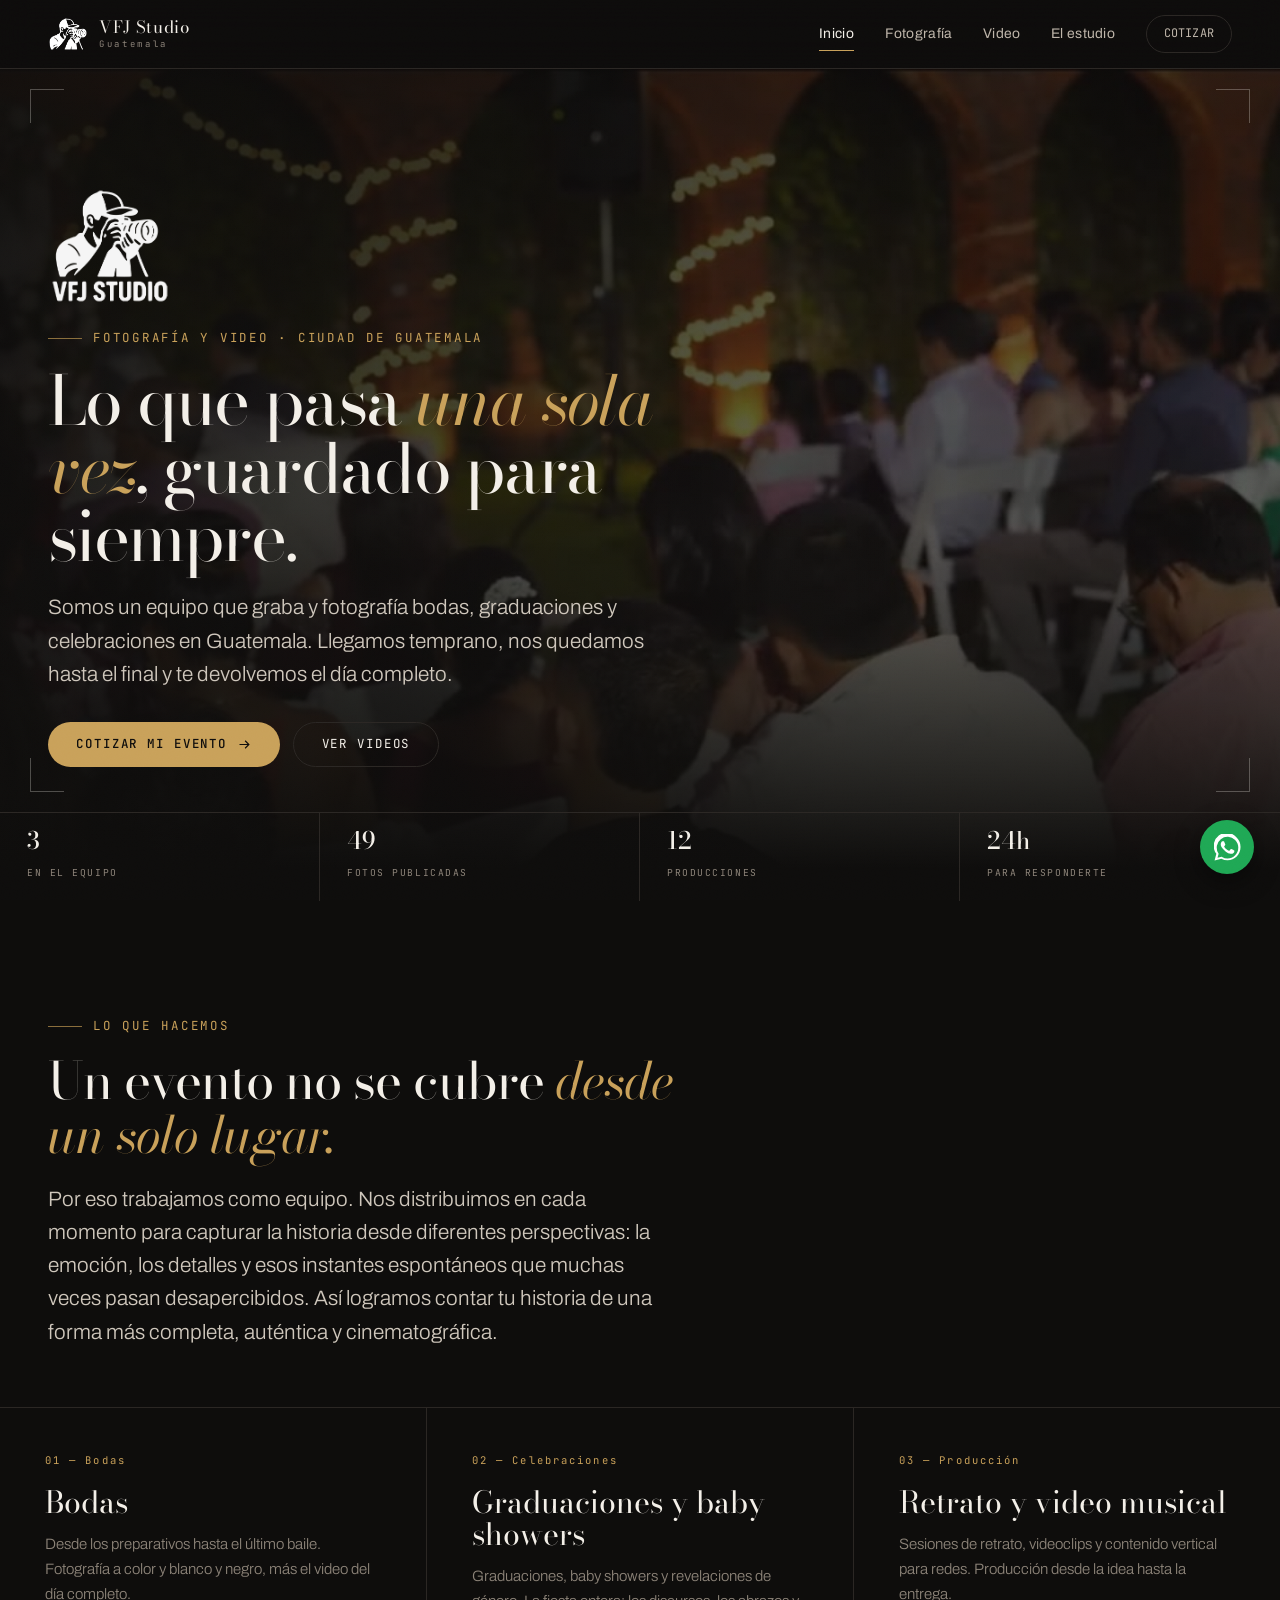
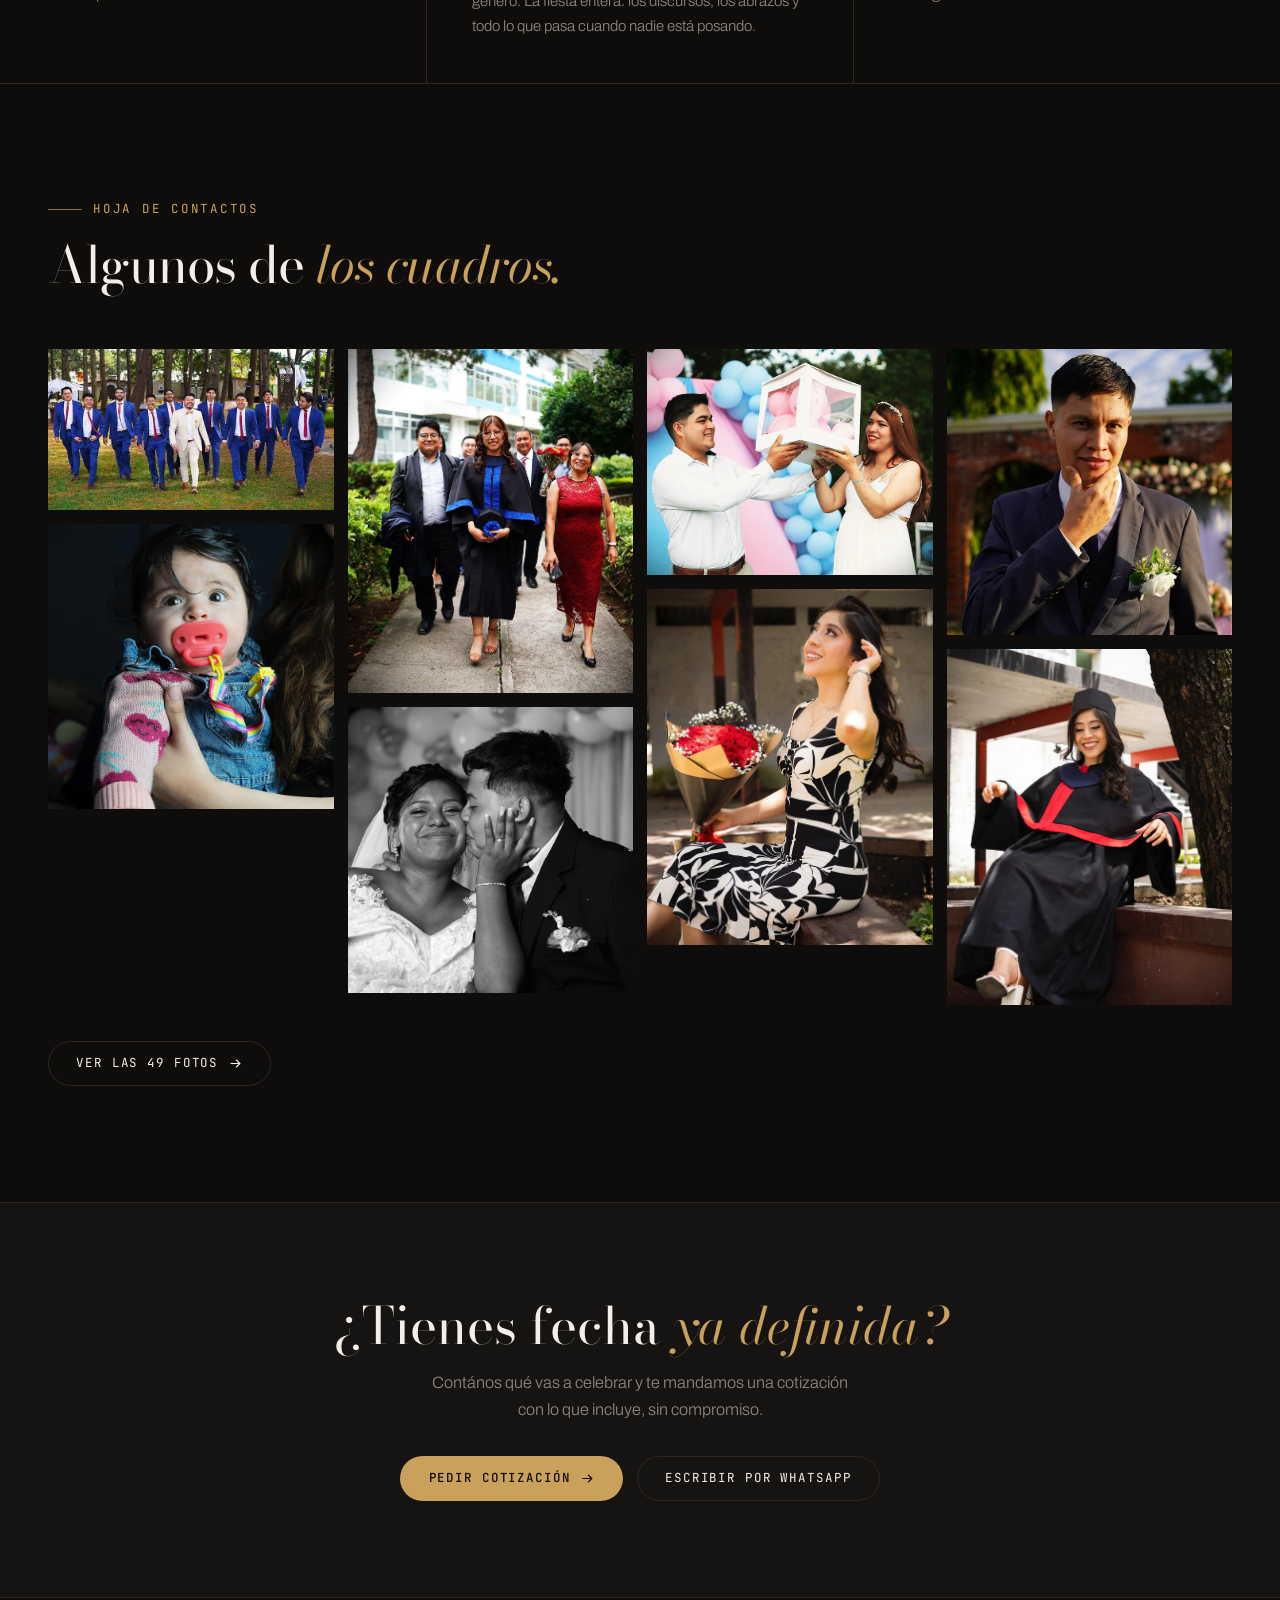
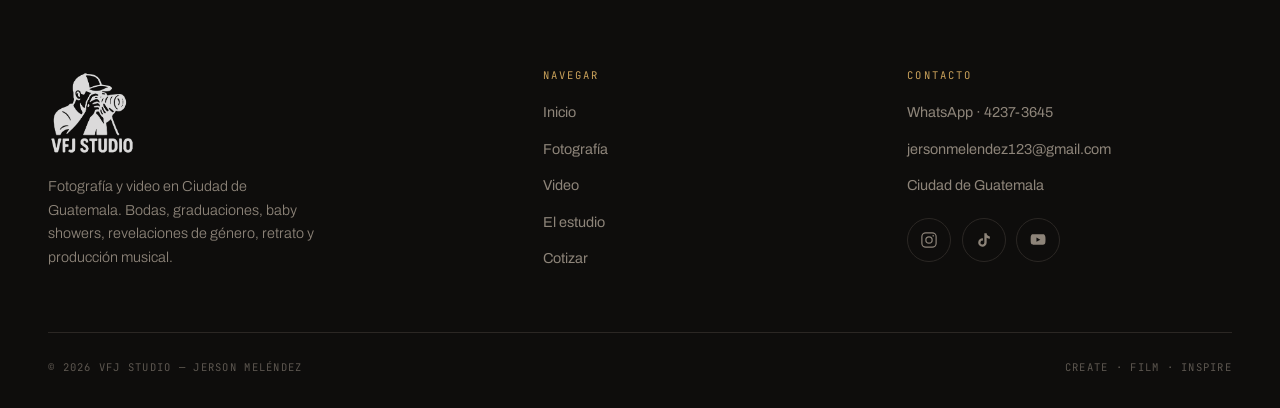
==== commit 536b5f90: "Actualizo video.html: reordeno el reel y amplío descripciones" ====
--- a/index.html
+++ b/index.html
@@ -55,7 +55,7 @@
         <p class="lead">Somos un equipo que graba y fotografía bodas, graduaciones y celebraciones en Guatemala. Llegamos temprano, nos quedamos hasta el final y te devolvemos el día completo.</p>
         <div class="cta-row">
           <a href="contacto.html" class="btn btn-primary">Cotizar mi evento <svg viewBox="0 0 24 24" fill="none" stroke="currentColor" stroke-width="1.8"><path d="M4 12h15M13 6l6 6-6 6"/></svg></a>
-          <a href="video.html" class="btn btn-ghost">Ver el reel</a>
+          <a href="video.html" class="btn btn-ghost">Ver videos</a>
         </div>
       </div>
     </div>
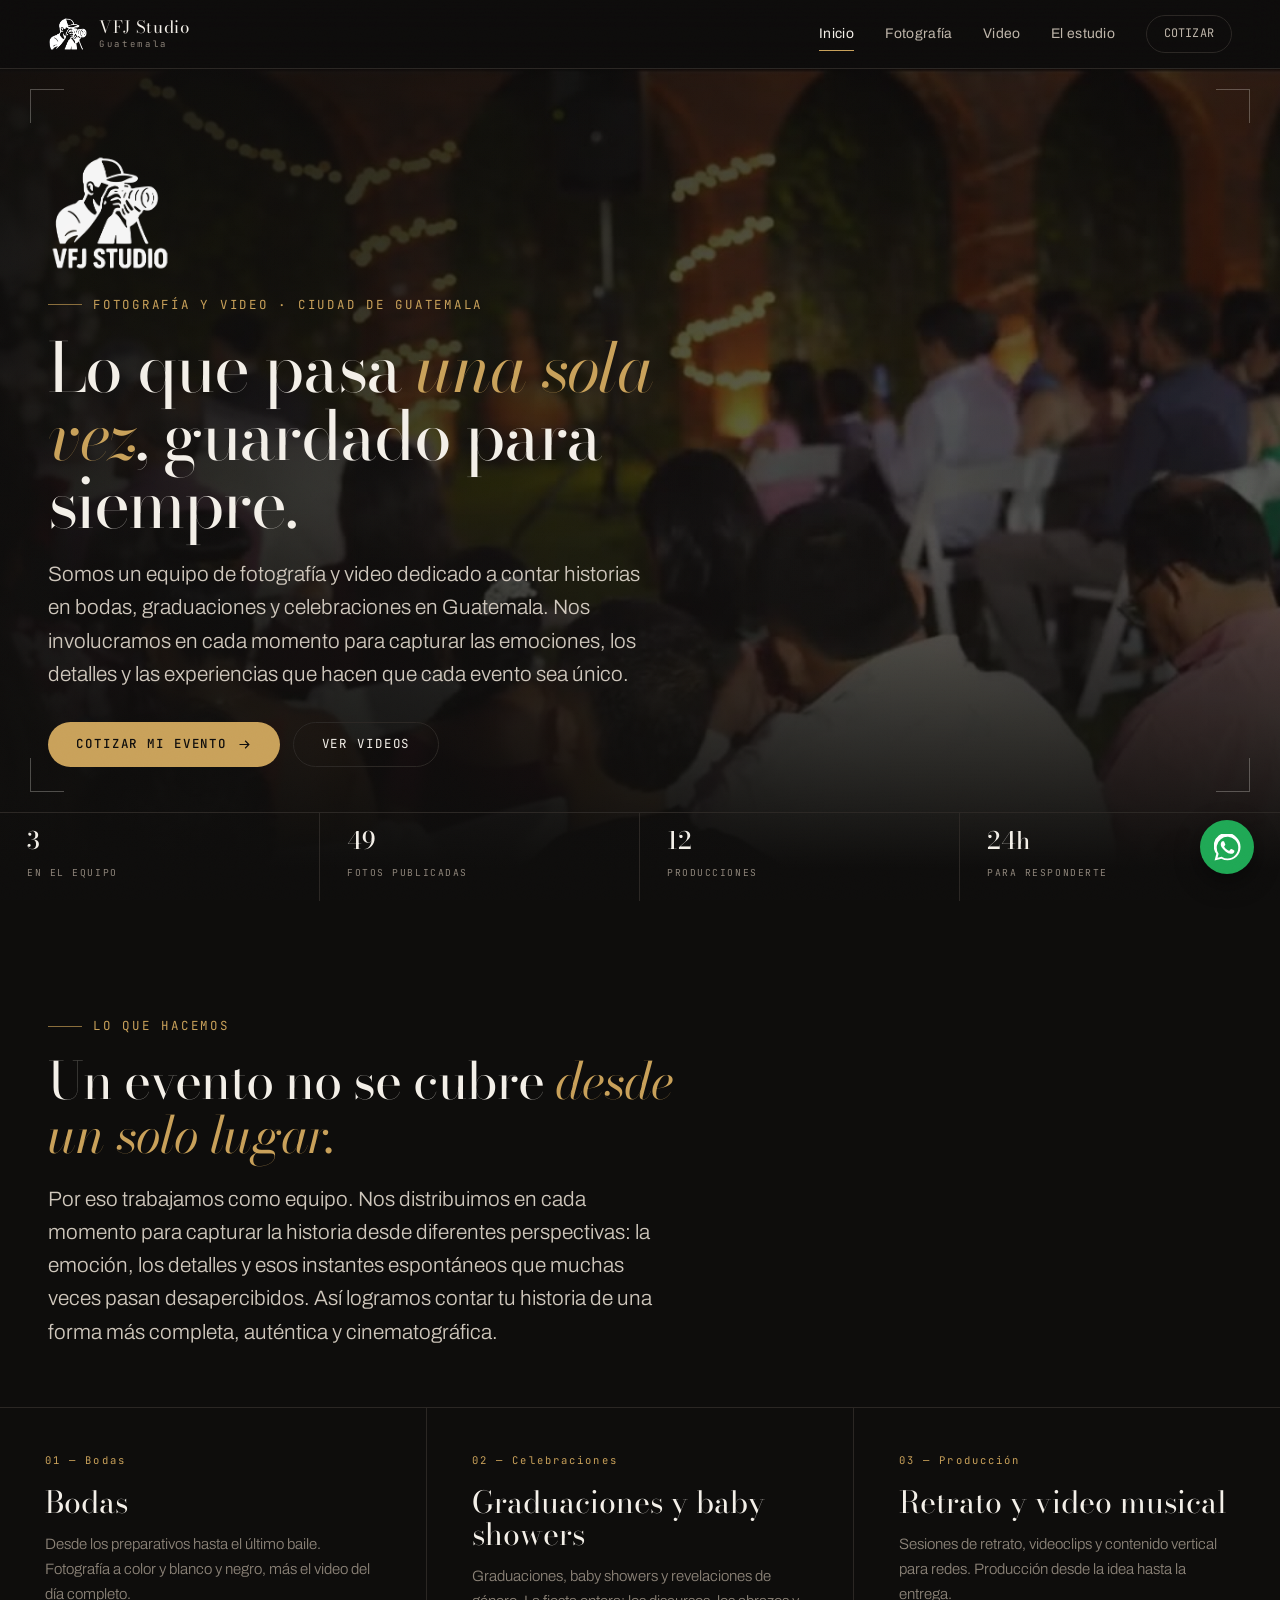
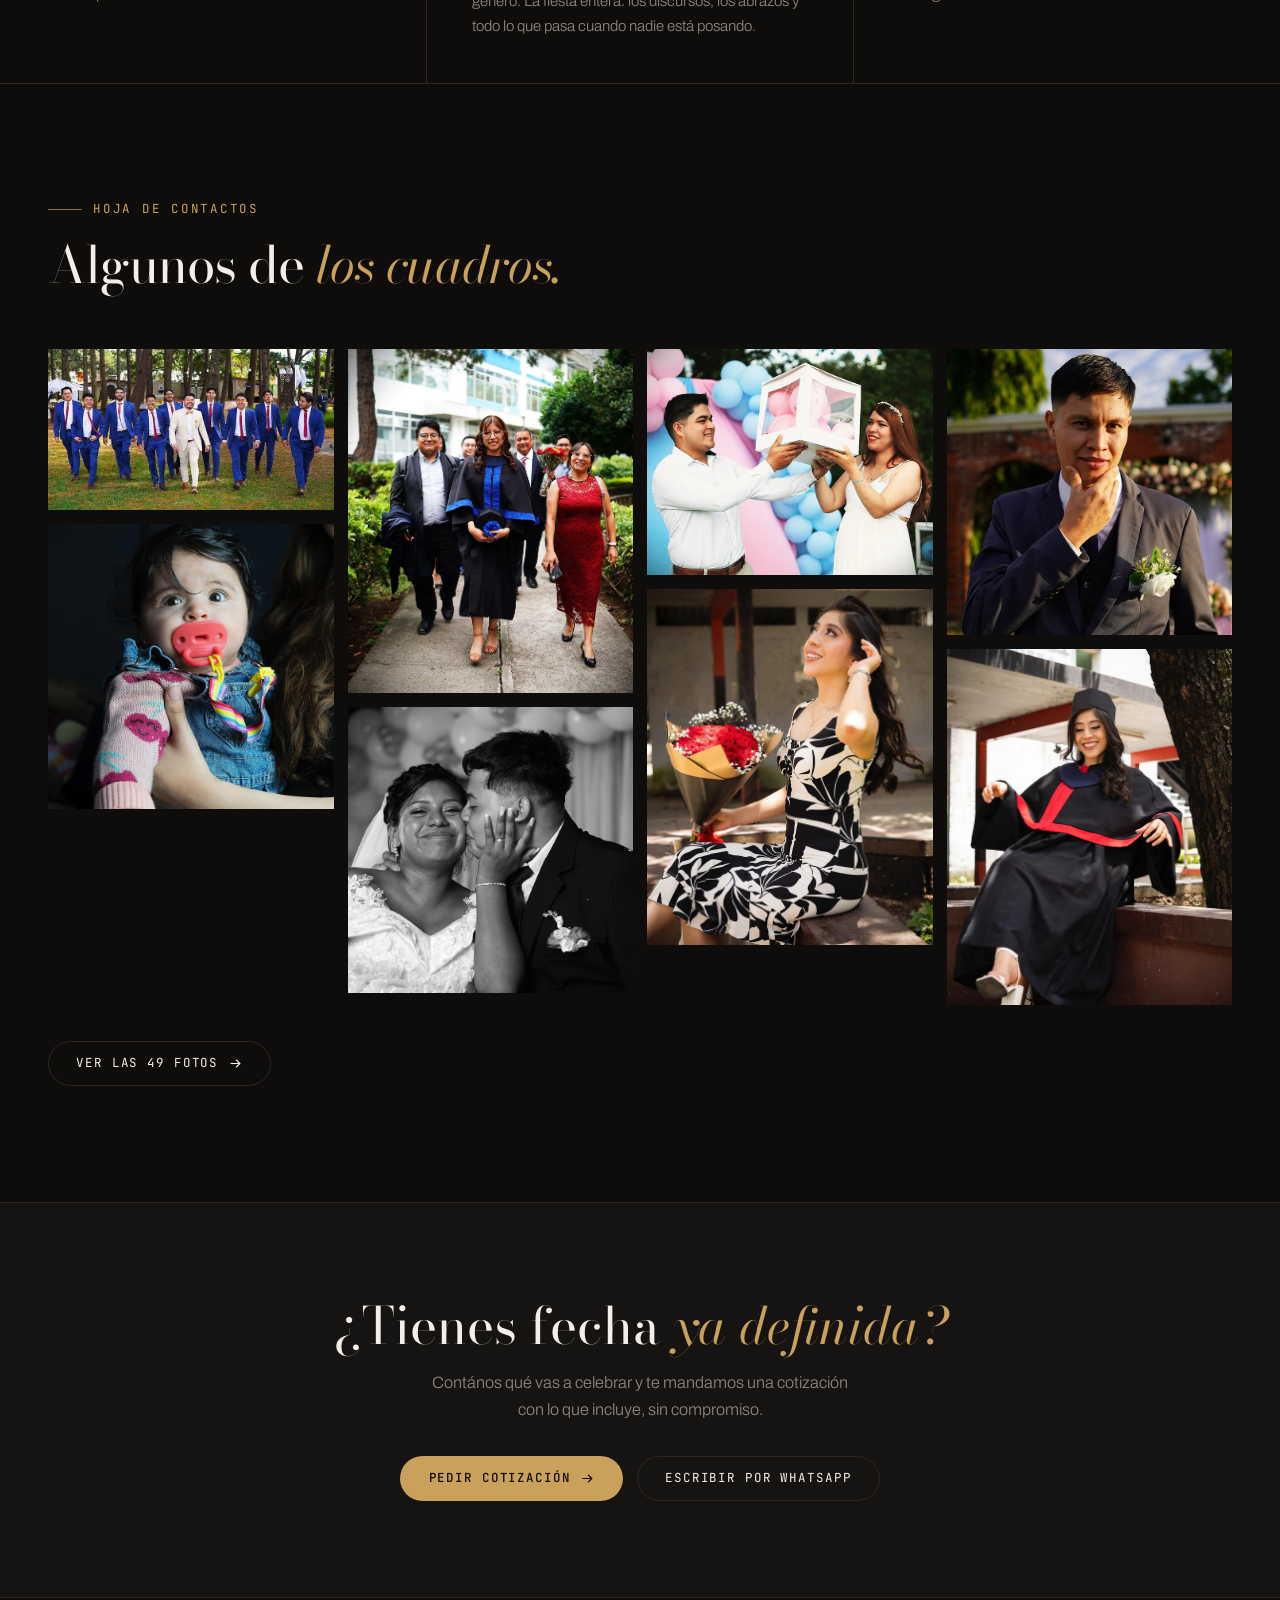
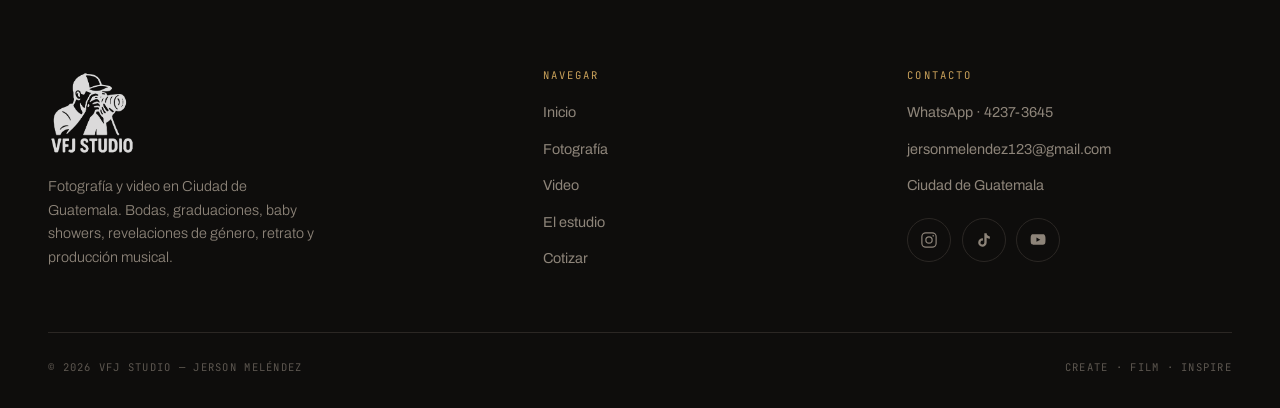
==== commit 532e66e6: "Actualizo video.html: reordeno el reel y amplío descripciones" ====
--- a/index.html
+++ b/index.html
@@ -52,8 +52,7 @@
         <img src="images/logo-lockup.png" alt="VFJ Studio" class="hero-logo">
         <p class="eyebrow">Fotografía y video · Ciudad de Guatemala</p>
         <h1>Lo que pasa <em>una sola vez</em>, guardado para siempre.</h1>
-        <p class="lead">Somos un equipo que graba y fotografía bodas, graduaciones y celebraciones en Guatemala. Llegamos temprano, nos quedamos hasta el final y te devolvemos el día completo.</p>
-        <div class="cta-row">
+<p class="lead">Somos un equipo de fotografía y video dedicado a contar historias en bodas, graduaciones y celebraciones en Guatemala. Nos involucramos en cada momento para capturar las emociones, los detalles y las experiencias que hacen que cada evento sea único.</p>        <div class="cta-row">
           <a href="contacto.html" class="btn btn-primary">Cotizar mi evento <svg viewBox="0 0 24 24" fill="none" stroke="currentColor" stroke-width="1.8"><path d="M4 12h15M13 6l6 6-6 6"/></svg></a>
           <a href="video.html" class="btn btn-ghost">Ver videos</a>
         </div>
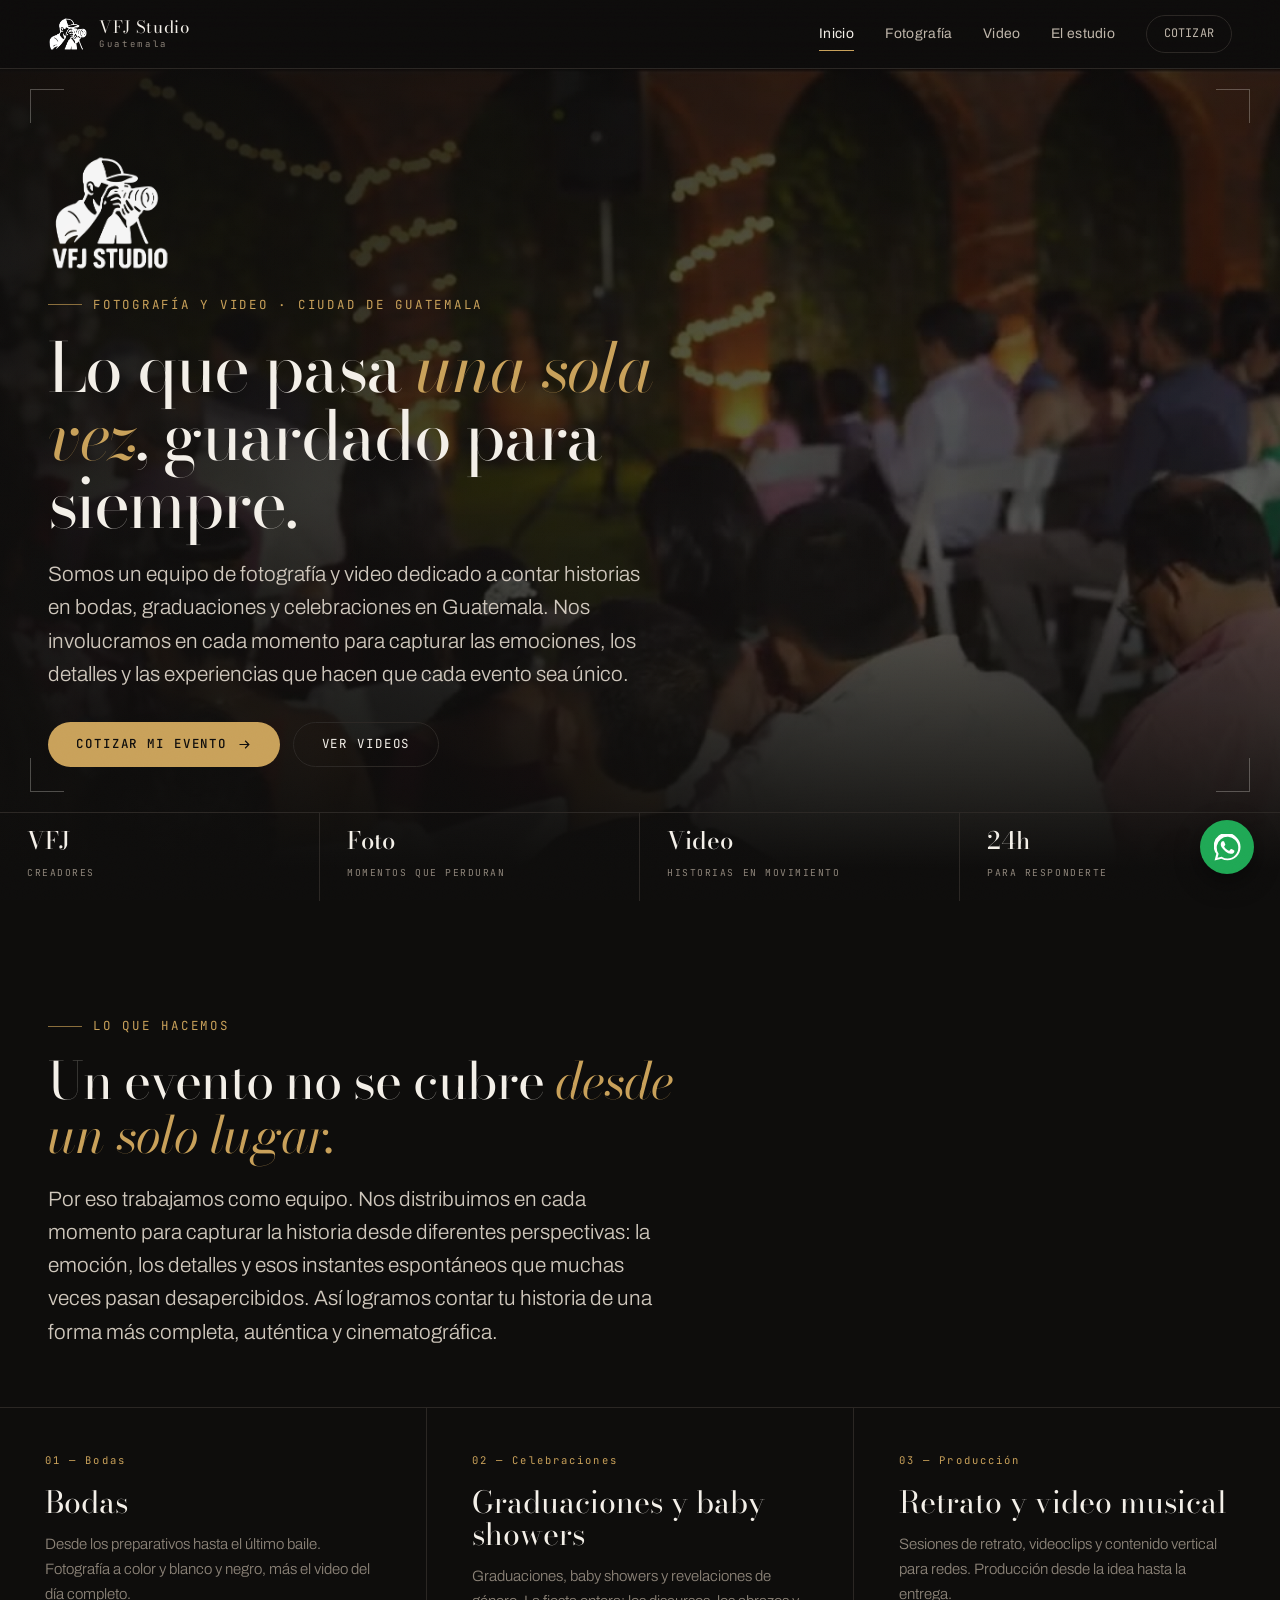
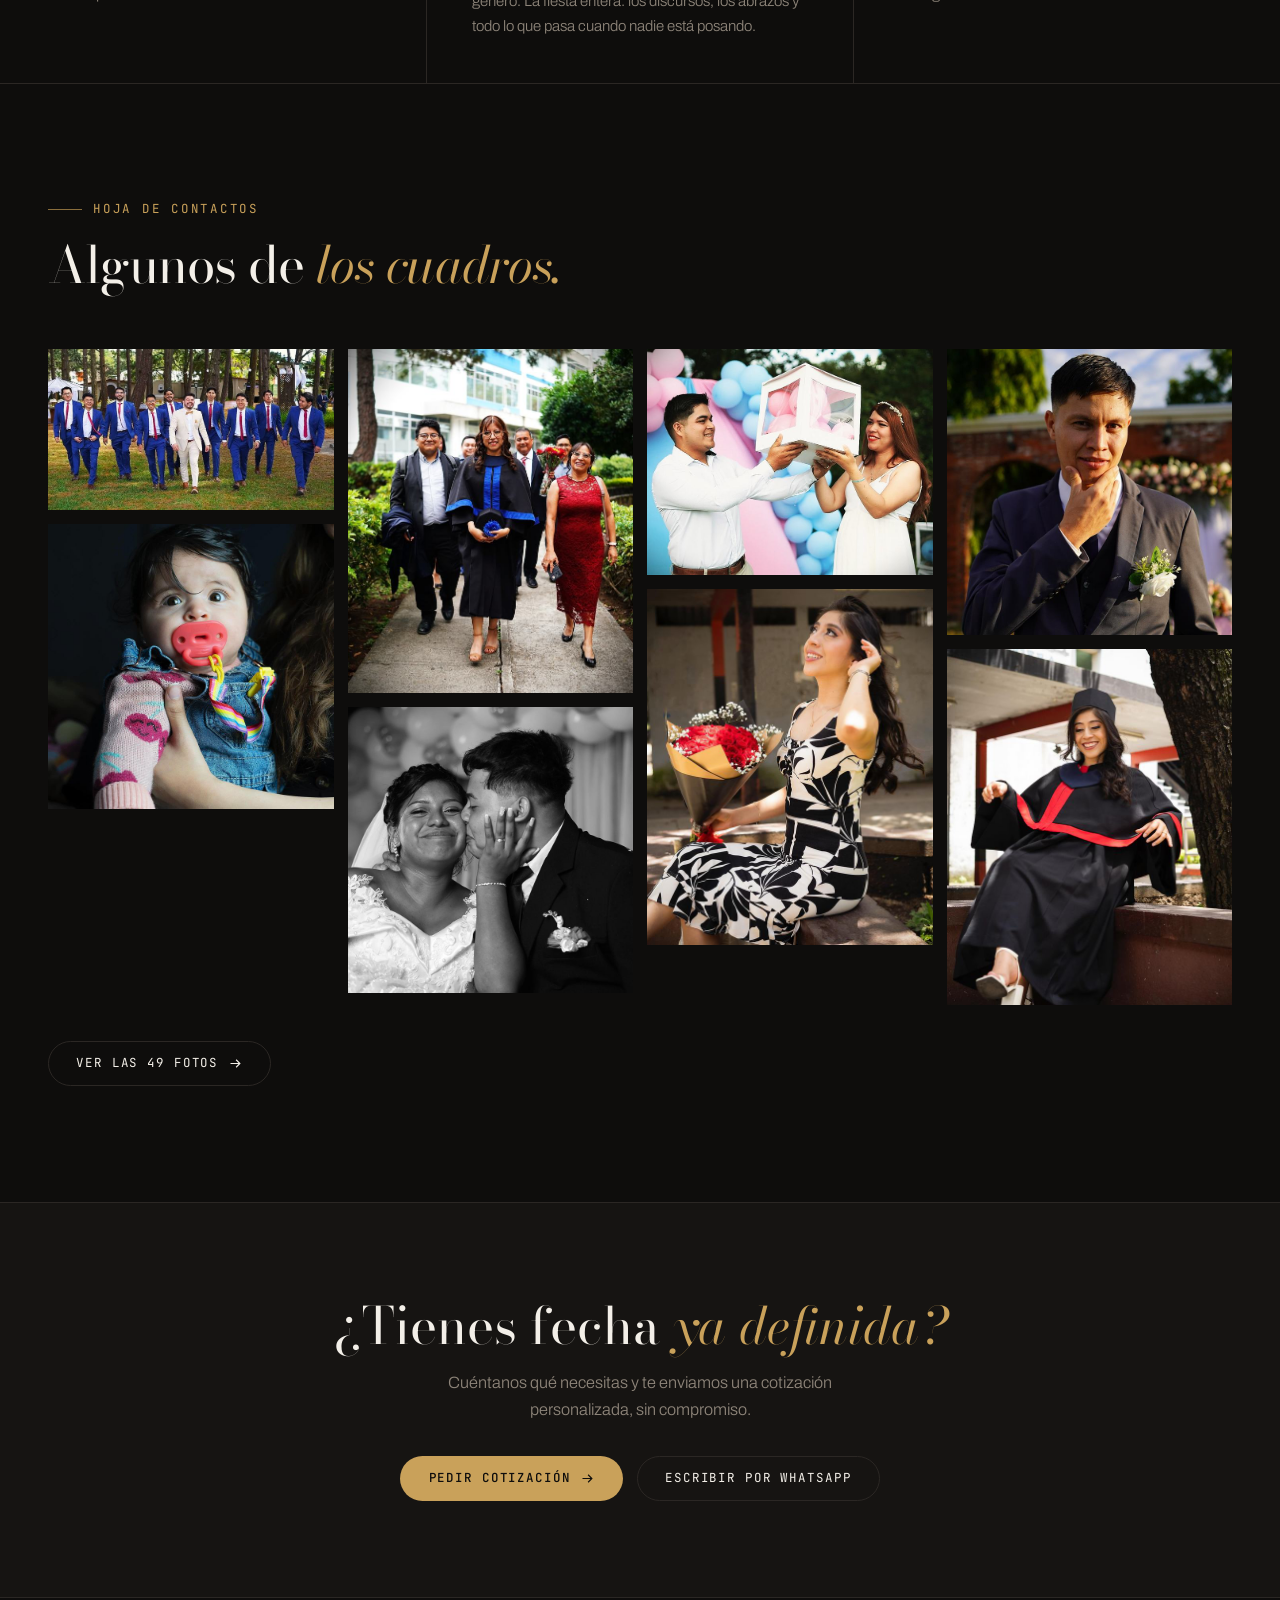
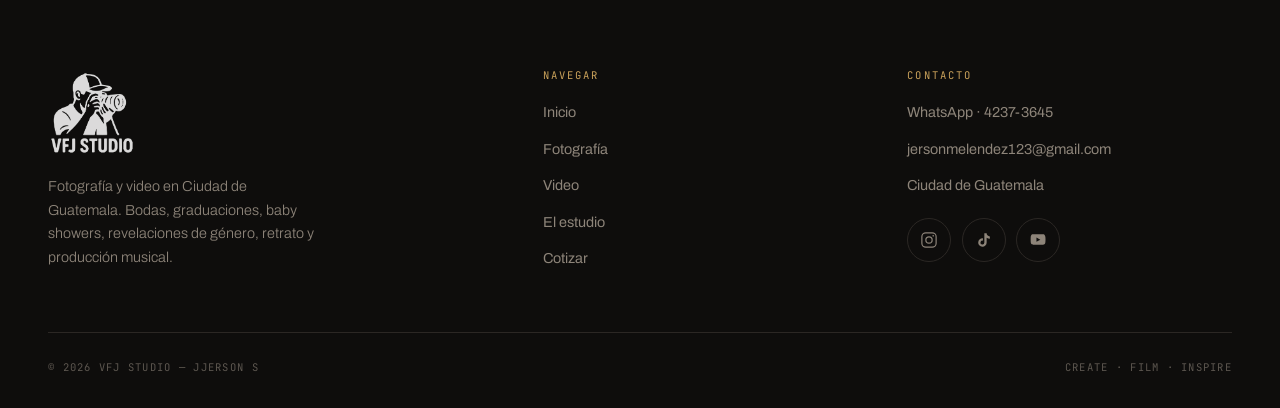
==== commit 99d022cc: "Actualizo video.html: reordeno el reel y amplío descripciones" ====
--- a/index.html
+++ b/index.html
@@ -58,12 +58,12 @@
         </div>
       </div>
     </div>
-    <div class="hero-strip">
-      <div><b>3</b><span>en el equipo</span></div>
-      <div><b>49</b><span>fotos publicadas</span></div>
-      <div><b>12</b><span>producciones</span></div>
-      <div><b>24h</b><span>para responderte</span></div>
-    </div>
+<div class="hero-strip">
+  <div><b>VFJ</b><span>creadores</span></div>
+  <div><b>Foto</b><span>momentos que perduran</span></div>
+  <div><b>Video</b><span>historias en movimiento</span></div>
+  <div><b>24h</b><span>para responderte</span></div>
+</div>
   </section>
 
   <section class="section">
@@ -117,7 +117,7 @@
   <section class="band">
     <div class="container">
       <h2>¿Tienes fecha <em>ya definida?</em></h2>
-      <p>Contános qué vas a celebrar y te mandamos una cotización con lo que incluye, sin compromiso.</p>
+     <p>Cuéntanos qué necesitas y te enviamos una cotización personalizada, sin compromiso.</p>
       <div class="cta-row">
         <a href="contacto.html" class="btn btn-primary">Pedir cotización <svg viewBox="0 0 24 24" fill="none" stroke="currentColor" stroke-width="1.8"><path d="M4 12h15M13 6l6 6-6 6"/></svg></a>
         <a href="https://wa.me/50242373645" target="_blank" rel="noopener" class="btn btn-ghost">Escribir por WhatsApp</a>
@@ -158,7 +158,7 @@
       </div>
     </div>
     <div class="footer-bot">
-      <span>© <span id="year">2026</span> VFJ Studio — Jerson Meléndez</span>
+      <span>© <span id="year">2026</span> VFJ Studio — JJerson S</span>
       <span>Create · Film · Inspire</span>
     </div>
   </div>
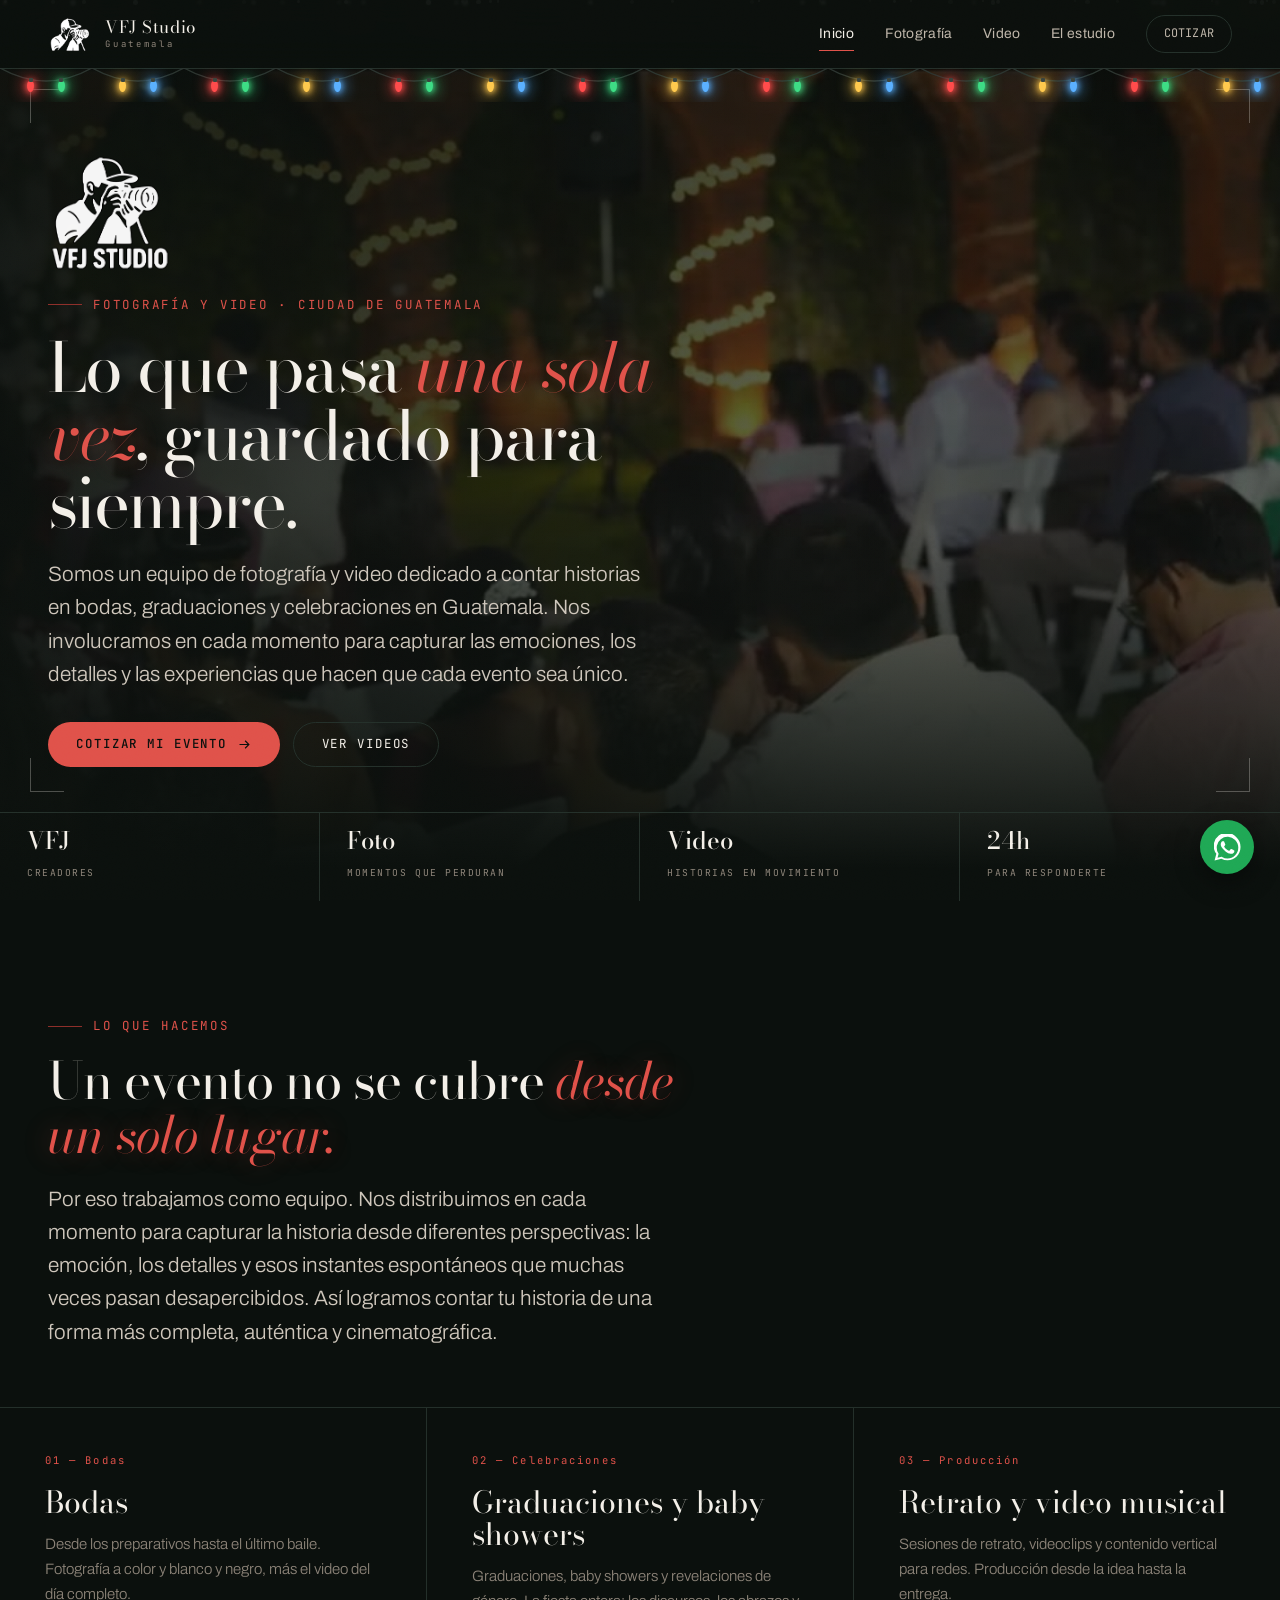
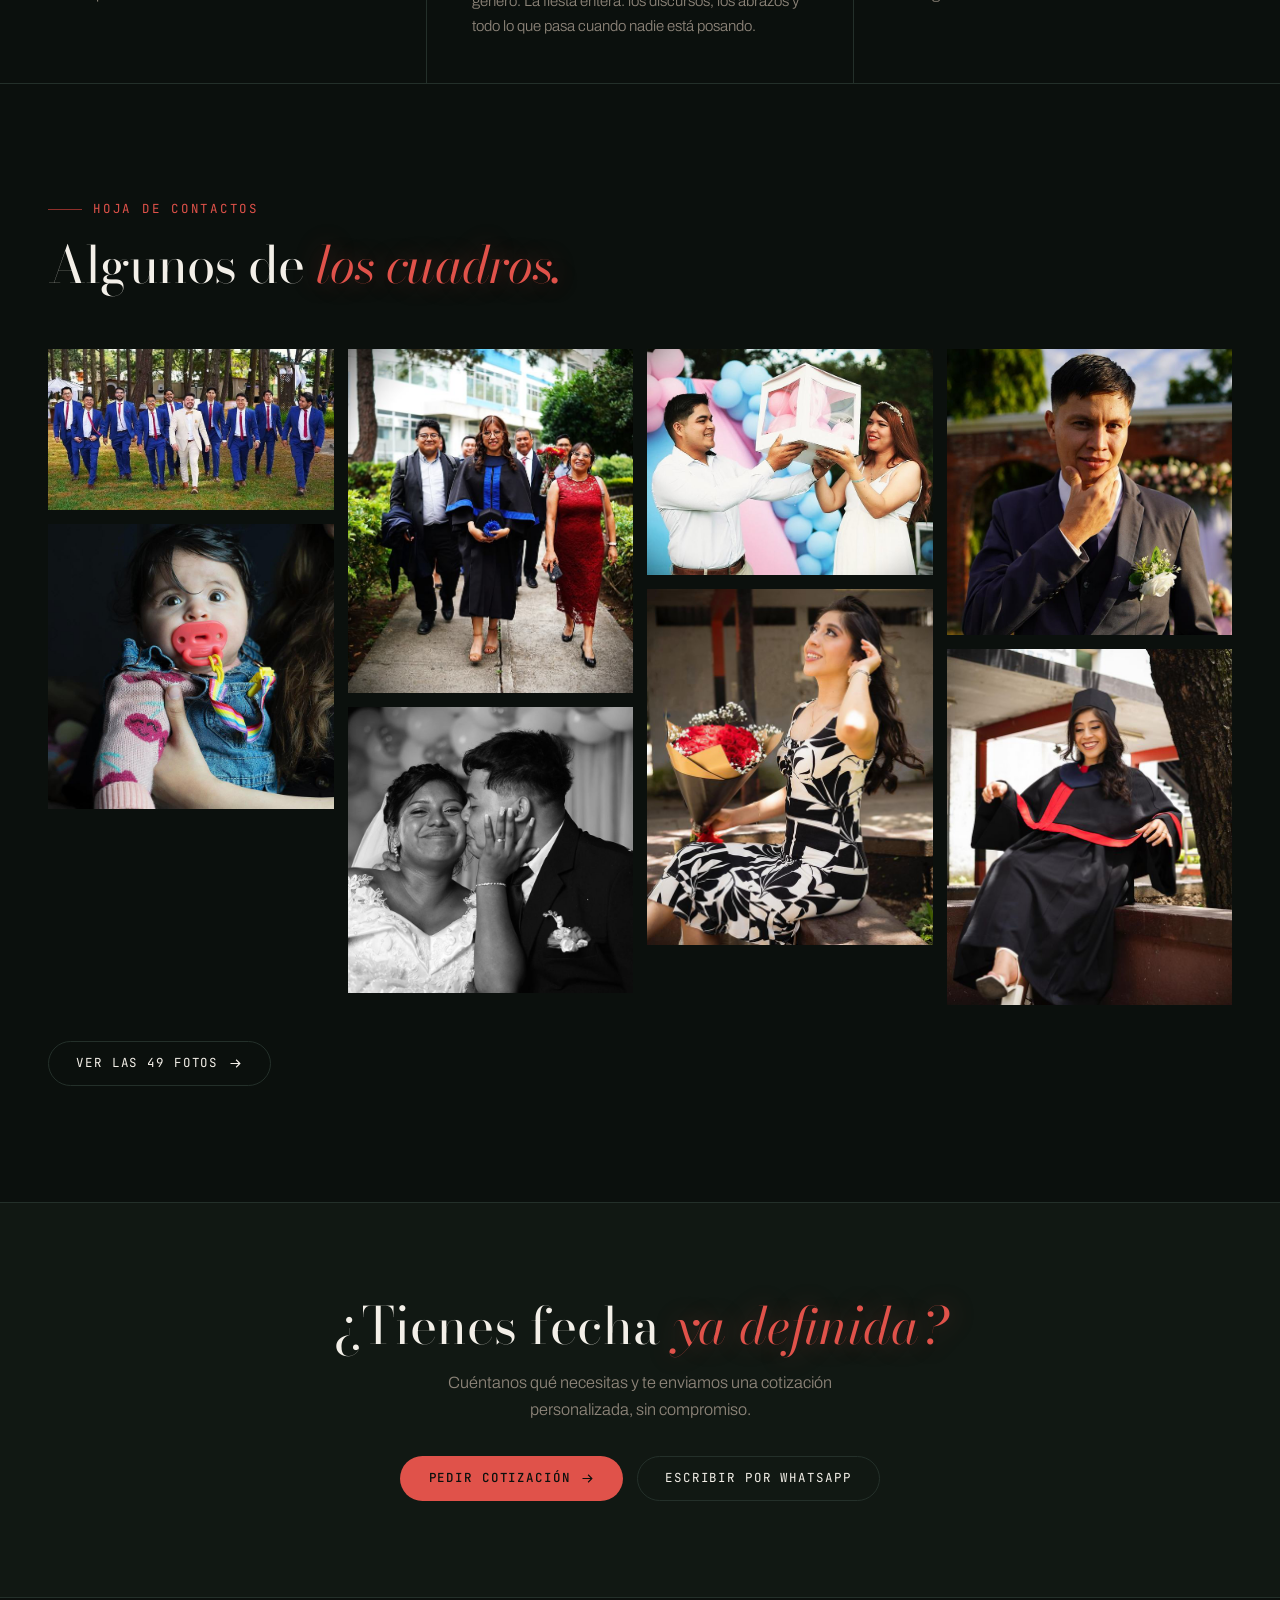
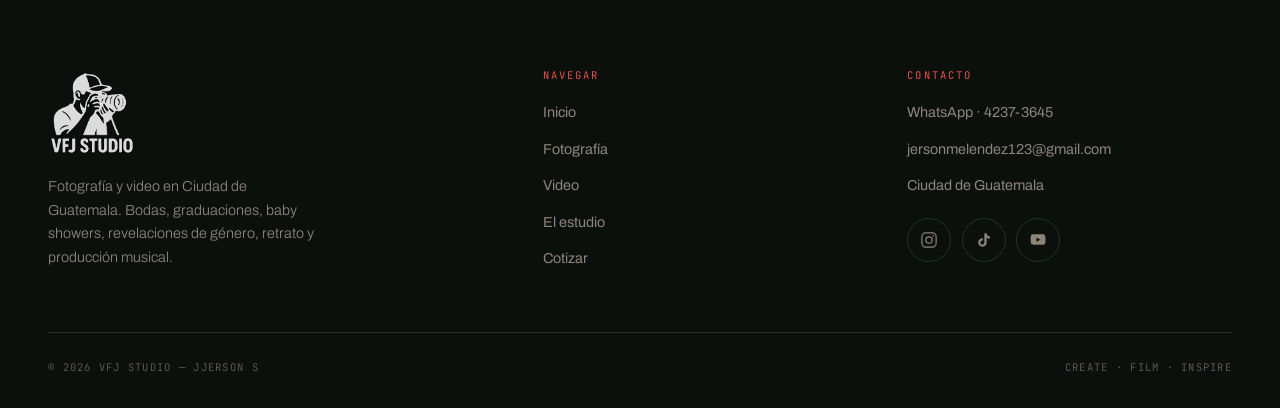
==== commit b5042967: "Equipo solo con Jerson y temas de temporada (Halloween en octubre, Navidad en diciembre) Co-Authored" ====
--- a/index.html
+++ b/index.html
@@ -16,6 +16,8 @@
 <link rel="preconnect" href="https://fonts.googleapis.com">
 <link rel="preconnect" href="https://fonts.gstatic.com" crossorigin>
 <link rel="stylesheet" href="css/style.css">
+<link rel="stylesheet" href="css/temporada.css">
+<script src="js/temporada.js"></script>
 </head>
 <body>
 <a class="skip" href="#main">Saltar al contenido</a>
--- a/css/style.css
+++ b/css/style.css
@@ -316,6 +316,7 @@
 
 /* ---------- Equipo ---------- */
 .team{ display:grid; grid-template-columns:repeat(3,1fr); gap:clamp(1.2rem,3vw,2.4rem); }
+.team.solo{ grid-template-columns:minmax(0, 34rem); }
 .member{ border-top:1px solid var(--ash); padding-top:1.5rem; }
 .member .rol{ font-family:var(--mono); font-size:.64rem; letter-spacing:.2em; text-transform:uppercase; color:var(--brass); margin-bottom:.7rem; }
 .member h3{ font-family:var(--display); font-size:var(--step-2); margin-bottom:.6rem; }
--- a/css/temporada.css
+++ b/css/temporada.css
@@ -0,0 +1,159 @@
+/* ==========================================================================
+   VFJ STUDIO — Temas por temporada
+   Solo se activan cuando js/temporada.js pone data-tema en <html>.
+   Sin tema activo, este archivo no cambia nada.
+   ========================================================================== */
+
+/* ---------- Capa de decoración (común) ---------- */
+.tm-capa{
+  position:fixed; inset:0; z-index:150; pointer-events:none; overflow:hidden;
+}
+
+/* ==========================================================================
+   HALLOWEEN — naranja calabaza sobre negro morado
+   ========================================================================== */
+html[data-tema="halloween"]{
+  --ink:      #0F0C11;
+  --ink-2:    #17121A;
+  --ink-3:    #1F1823;
+  --ash:      #2E2533;
+  --brass:    #EE7B30;
+  --brass-dim:#9A4A1C;
+}
+html[data-tema="halloween"] body{
+  background:
+    radial-gradient(1100px 620px at 88% -8%, rgba(130,64,190,.16), transparent 70%),
+    radial-gradient(900px 520px at 8% -4%, rgba(238,123,48,.08), transparent 70%),
+    var(--ink);
+}
+html[data-tema="halloween"] .nav{ background:rgba(15,12,17,.92); }
+html[data-tema="halloween"] .hero-media::after{
+  background:
+    linear-gradient(to top, var(--ink) 4%, rgba(15,12,17,.55) 45%, rgba(15,12,17,.72) 100%),
+    linear-gradient(to right, rgba(15,12,17,.85) 0%, rgba(15,12,17,.15) 65%),
+    linear-gradient(160deg, rgba(110,40,160,.22), rgba(238,123,48,.10));
+}
+html[data-tema="halloween"] .hero h1 em,
+html[data-tema="halloween"] .display em,
+html[data-tema="halloween"] .section-head h2 em,
+html[data-tema="halloween"] .band h2 em{ text-shadow:0 0 28px rgba(238,123,48,.45); }
+html[data-tema="halloween"] .btn-primary{ box-shadow:0 0 22px rgba(238,123,48,.28); }
+html[data-tema="halloween"] .form-msg.ok{ background:rgba(238,123,48,.12); }
+
+/* Telaraña con araña colgando (esquina superior derecha) */
+.tm-tela{
+  position:absolute; top:68px; right:0;
+  width:clamp(96px, 12vw, 170px);
+}
+.tm-tela svg{ width:100%; height:auto; display:block; overflow:visible; }
+.tm-hilos{ fill:none; stroke:rgba(243,239,232,.22); stroke-width:.55; }
+.tm-arana{ animation:tm-colgar 5s ease-in-out infinite; }
+.tm-arana line{ stroke:rgba(243,239,232,.3); stroke-width:.5; }
+.tm-arana ellipse, .tm-arana circle{ fill:#0A080B; stroke:rgba(238,123,48,.55); stroke-width:.6; }
+.tm-patas{ fill:none; stroke:#0A080B; stroke-width:1.2; stroke-linecap:round; }
+@keyframes tm-colgar{
+  0%,100%{ transform:translateY(0); }
+  50%    { transform:translateY(14px); }
+}
+
+/* Murciélagos volando */
+.tm-murc{
+  position:absolute; left:0;
+  animation:tm-volar linear infinite;
+}
+.tm-murc.izq{ animation-name:tm-volar-izq; }
+.tm-murc-ola{ animation:tm-ola ease-in-out infinite; }
+.tm-murc svg{
+  width:100%; height:auto; display:block; transform-origin:50% 40%;
+  animation:tm-aleteo ease-in-out infinite alternate;
+  filter:drop-shadow(0 0 5px rgba(238,123,48,.45));
+}
+.tm-murc path{ fill:#1B1320; }
+@keyframes tm-volar    { from{ transform:translateX(-12vw); } to{ transform:translateX(112vw); } }
+@keyframes tm-volar-izq{ from{ transform:translateX(112vw); } to{ transform:translateX(-12vw); } }
+@keyframes tm-ola{
+  0%,100%{ transform:translateY(0); }
+  50%    { transform:translateY(-26px); }
+}
+@keyframes tm-aleteo{
+  from{ transform:scaleY(1); }
+  to  { transform:scaleY(.42); }
+}
+
+/* ==========================================================================
+   NAVIDAD — rojo navideño sobre verde pino oscuro
+   ========================================================================== */
+html[data-tema="navidad"]{
+  --ink:      #0B100D;
+  --ink-2:    #111813;
+  --ink-3:    #17201A;
+  --ash:      #24302A;
+  --brass:    #E0524A;
+  --brass-dim:#8E2F2A;
+}
+html[data-tema="navidad"] body{
+  background:
+    radial-gradient(1100px 600px at 50% -10%, rgba(224,82,74,.10), transparent 70%),
+    radial-gradient(800px 500px at 100% 0%, rgba(255,201,77,.05), transparent 70%),
+    var(--ink);
+}
+html[data-tema="navidad"] .nav{ background:rgba(11,16,13,.92); }
+html[data-tema="navidad"] .hero-media::after{
+  background:
+    linear-gradient(to top, var(--ink) 4%, rgba(11,16,13,.55) 45%, rgba(11,16,13,.72) 100%),
+    linear-gradient(to right, rgba(11,16,13,.85) 0%, rgba(11,16,13,.15) 65%);
+}
+html[data-tema="navidad"] .hero h1 em,
+html[data-tema="navidad"] .display em,
+html[data-tema="navidad"] .section-head h2 em,
+html[data-tema="navidad"] .band h2 em{ text-shadow:0 0 26px rgba(224,82,74,.35); }
+html[data-tema="navidad"] .form-msg.ok{ background:rgba(224,82,74,.12); }
+
+/* Luces navideñas colgando debajo del menú */
+.tm-luces{
+  position:absolute; left:0; right:0; top:100%; height:34px;
+  pointer-events:none; overflow:hidden; z-index:1;
+}
+.tm-cable{ position:absolute; left:0; top:0; display:block; }
+.tm-cable path{ fill:none; stroke:#2C3530; stroke-width:1.4; }
+.tm-luces i{
+  position:absolute; width:7px; height:11px; margin-left:-3.5px; margin-top:1px;
+  border-radius:50% 50% 46% 46% / 40% 40% 60% 60%;
+  background:var(--c);
+  box-shadow:0 0 6px 1px var(--c), 0 0 16px 2px var(--c);
+  animation:tm-brillo ease-in-out infinite alternate;
+}
+.tm-luces i::before{
+  content:""; position:absolute; left:1.5px; top:-3px; width:4px; height:4px;
+  background:#3A443E; border-radius:1px;
+}
+@keyframes tm-brillo{
+  from{ opacity:1; filter:brightness(1.15); }
+  to  { opacity:.35; filter:brightness(.7); }
+}
+
+/* Nieve cayendo */
+.tm-copo{
+  position:absolute; top:0; display:block;
+  animation:tm-caer linear infinite;
+}
+.tm-copo b{
+  display:block; border-radius:50%; background:#FFFFFF;
+  animation:tm-mecer ease-in-out infinite alternate;
+}
+@keyframes tm-caer{
+  from{ transform:translateY(-12px); }
+  to  { transform:translateY(102vh); }
+}
+@keyframes tm-mecer{
+  from{ transform:translateX(-14px); }
+  to  { transform:translateX(14px); }
+}
+
+/* ---------- Ajustes ---------- */
+@media (max-width:640px){
+  .tm-tela{ width:84px; opacity:.85; }
+}
+@media (prefers-reduced-motion:reduce){
+  .tm-arana, .tm-luces i{ animation:none !important; }
+}
